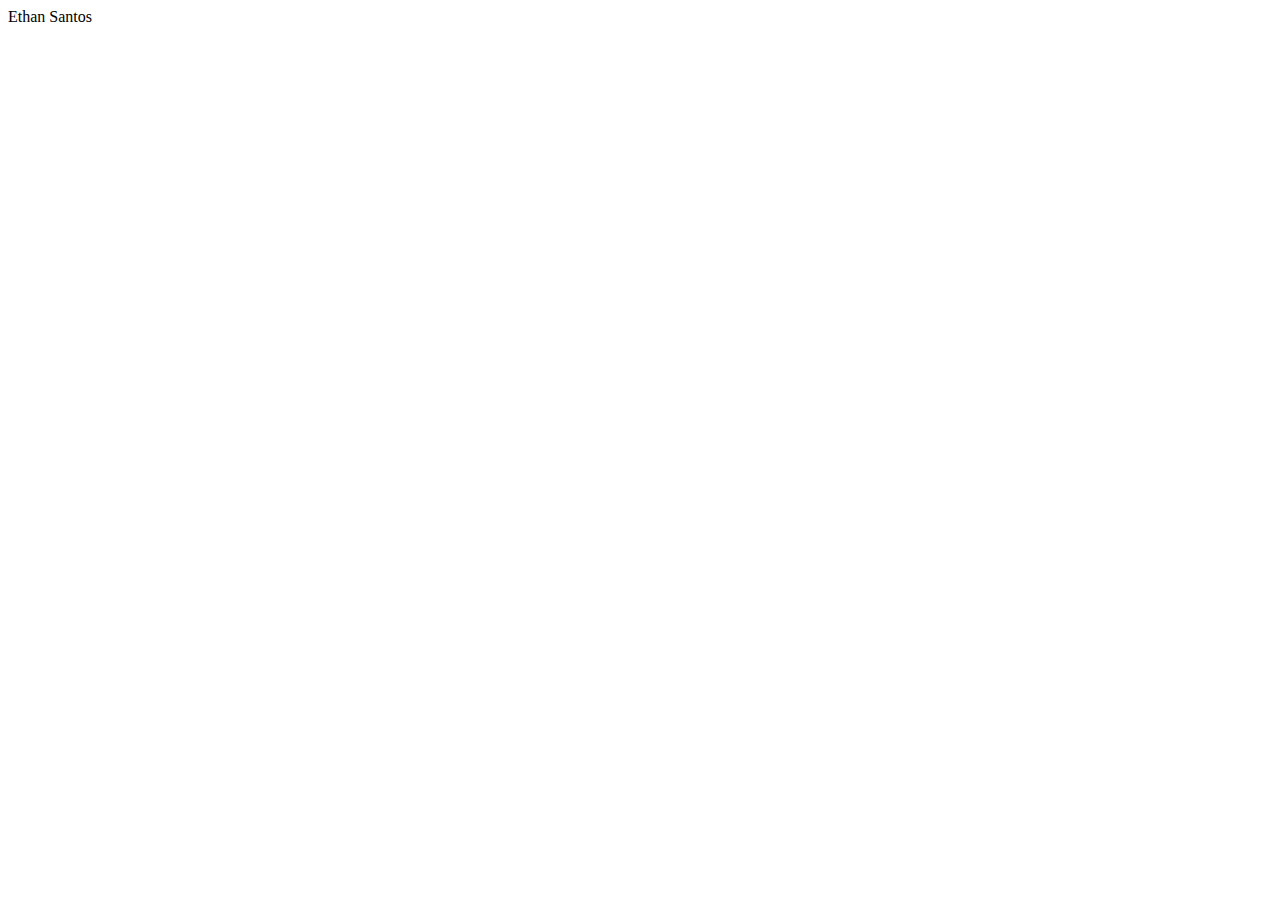
==== index.html @ 2a005fb5 "Initializing files" ====
<!DOCTYPE html>
<html lang="en">

<head>
    <!-- Required Meta Tags -->
    <meta charset="utf=8">
    <meta name="viewport" content="width=device-width, initial-scale=1, shrink-to-fit=no">

    <link rel="stylesheet" href="assets/style.css">
    <title>Ethan Santos</title>

    <!-- Required JS Files -->
    <script src="assets/script.js"></script>
</head>

<body class="EthanSantos">
    <div class="Title">
        Ethan Santos
    </div>
</body>

</html>
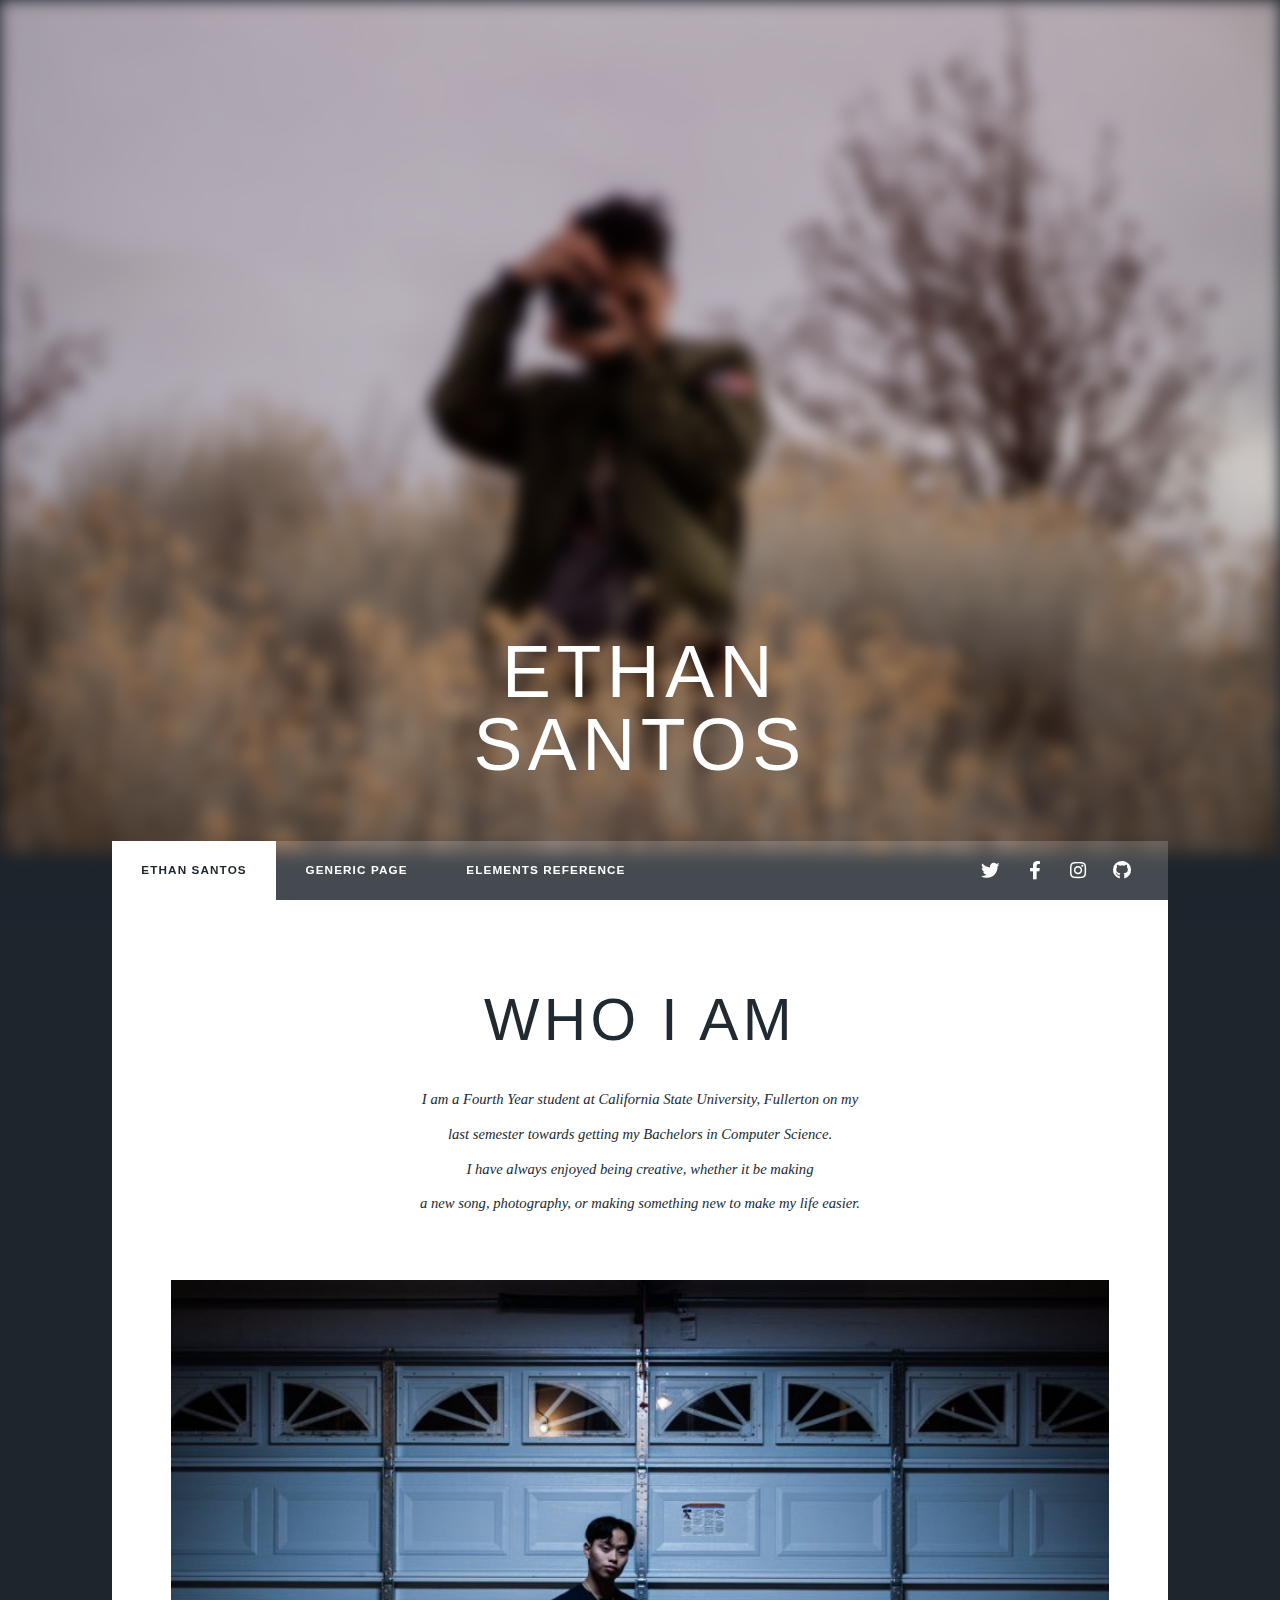
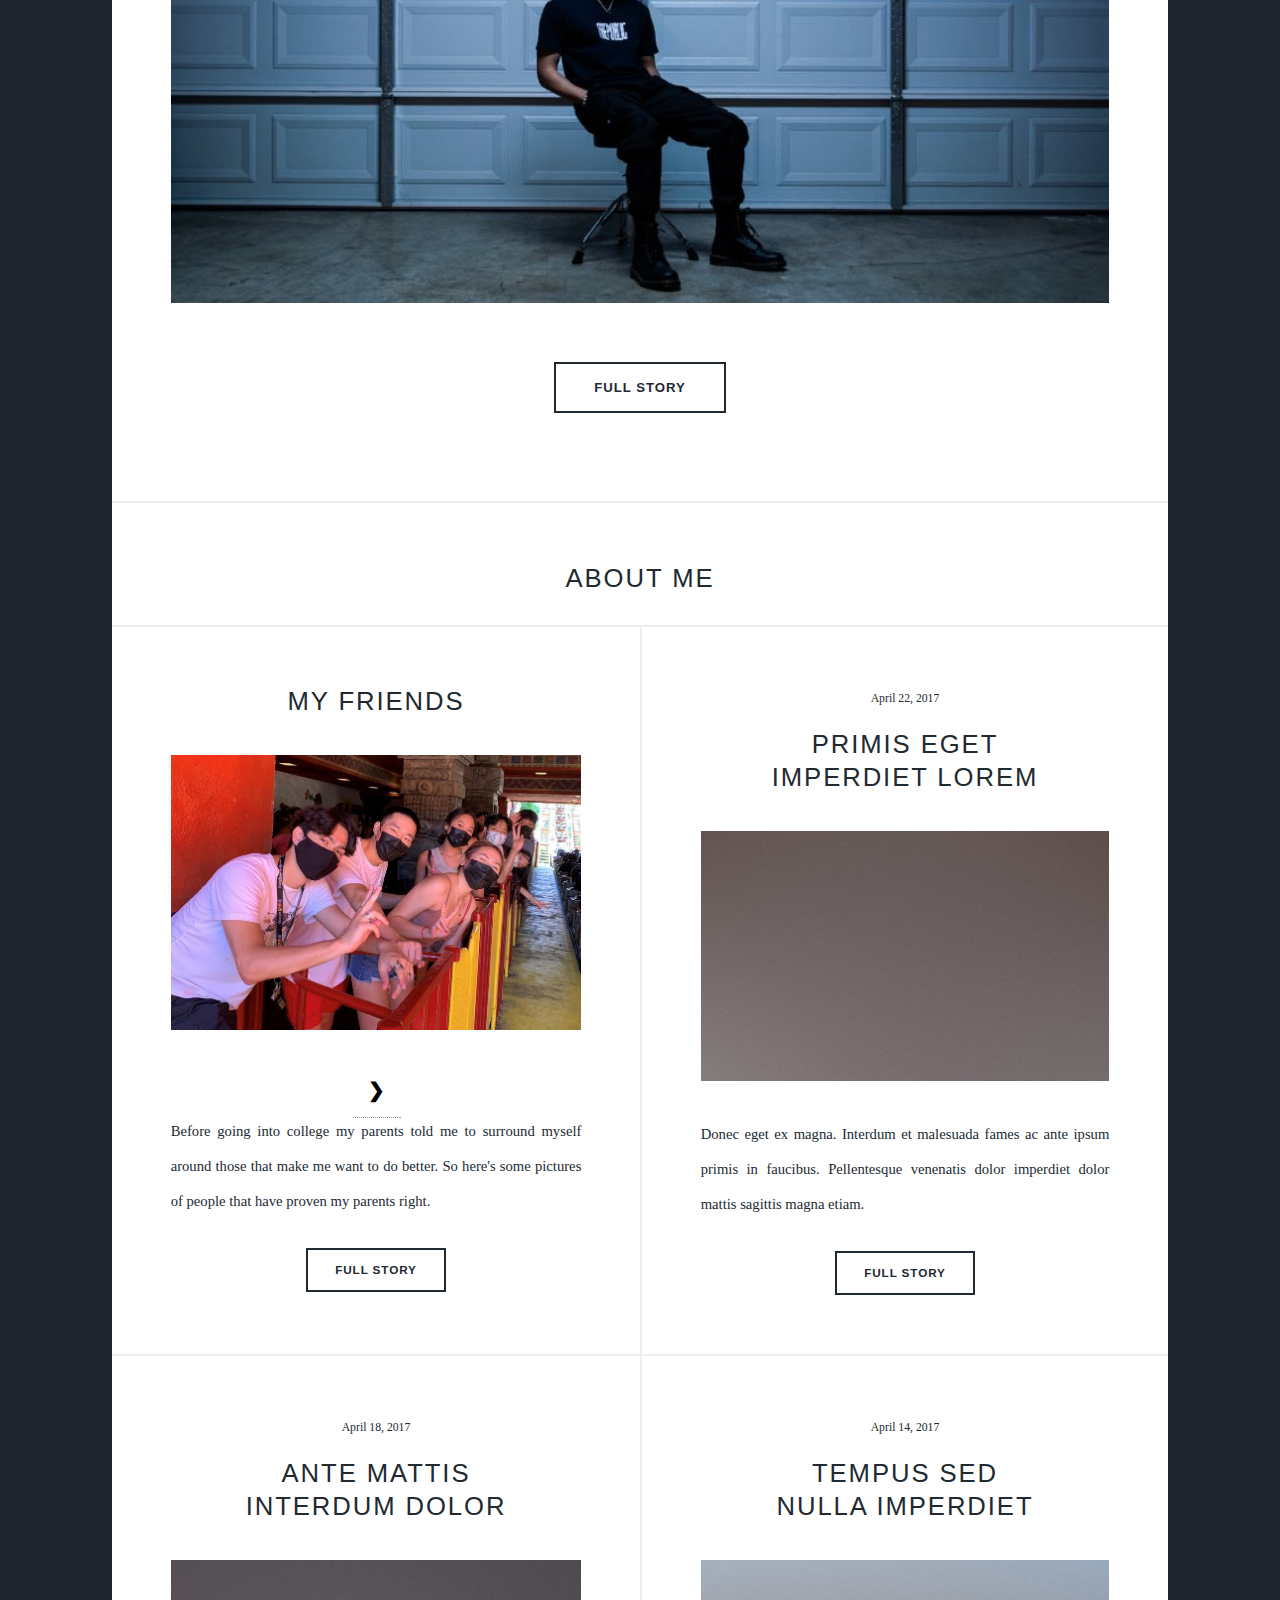
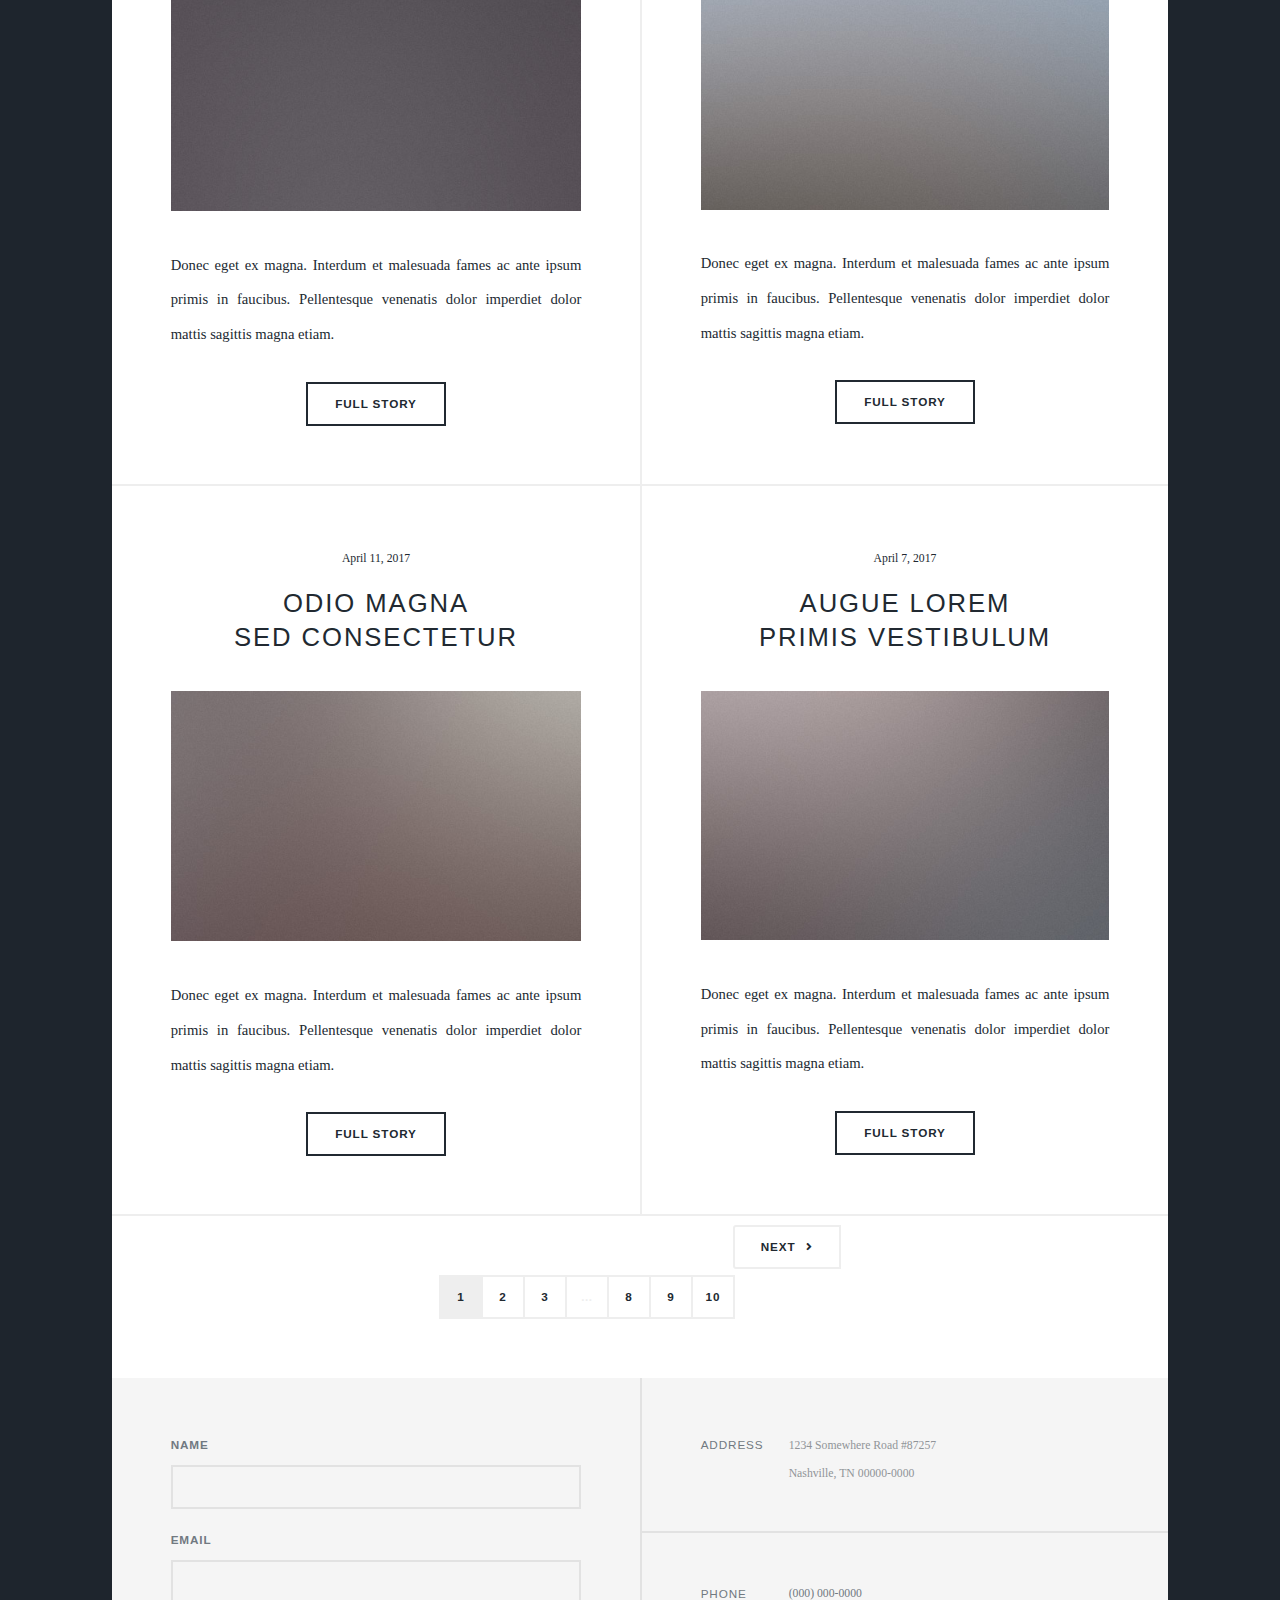
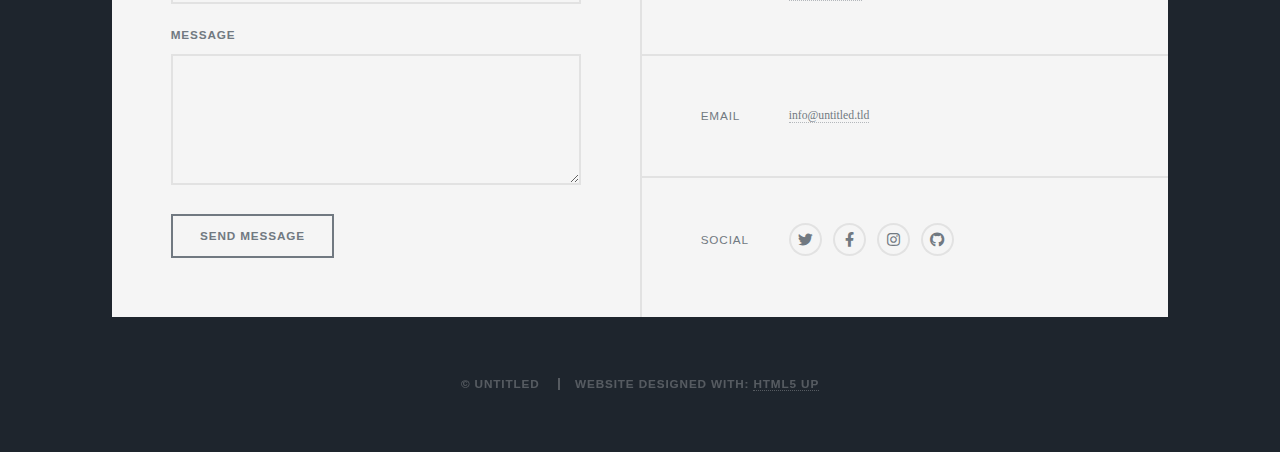
==== commit c717ec78: "Added and edited some elements" ====
--- a/index.html
+++ b/index.html
@@ -1,22 +1,263 @@
-<!DOCTYPE html>
-<html lang="en">
+<!DOCTYPE HTML>
+<!--
+	Massively by HTML5 UP
+	html5up.net | @ajlkn
+	Free for personal and commercial use under the CCA 3.0 license (html5up.net/license)
+-->
+<html>
 
 <head>
-    <!-- Required Meta Tags -->
-    <meta charset="utf=8">
-    <meta name="viewport" content="width=device-width, initial-scale=1, shrink-to-fit=no">
-
-    <link rel="stylesheet" href="assets/style.css">
     <title>Ethan Santos</title>
-
-    <!-- Required JS Files -->
-    <script src="assets/script.js"></script>
+    <meta charset="utf-8" />
+    <meta name="viewport" content="width=device-width, initial-scale=1, user-scalable=no" />
+    <link rel="stylesheet" href="assets/css/main.css" />
+    <link rel="stylesheet" href="assets/css/slideshow.css">
+    <noscript><link rel="stylesheet" href="assets/css/noscript.css" /></noscript>
 </head>
 
-<body class="EthanSantos">
-    <div class="Title">
-        Ethan Santos
+<body class="is-preload">
+
+    <!-- Wrapper -->
+    <div id="wrapper" class="fade-in">
+
+        <!-- Intro -->
+        <div id="intro">
+            <h1>Ethan<br /> Santos
+            </h1>
+
+
+        </div>
+
+
+        <!-- Nav -->
+        <nav id="nav">
+            <ul class="links">
+                <li class="active"><a href="index.html">Ethan Santos</a></li>
+                <li><a href="generic.html">Generic Page</a></li>
+                <li><a href="elements.html">Elements Reference</a></li>
+            </ul>
+            <ul class="icons">
+                <li><a href="#" class="icon brands fa-twitter"><span class="label">Twitter</span></a></li>
+                <li><a href="#" class="icon brands fa-facebook-f"><span class="label">Facebook</span></a></li>
+                <li><a href="#" class="icon brands fa-instagram"><span class="label">Instagram</span></a></li>
+                <li><a href="https://github.com/EASantos21" class="icon brands fa-github"><span class="label">GitHub</span></a></li>
+            </ul>
+        </nav>
+
+        <!-- Main -->
+        <div id="main">
+
+            <!-- Featured Post -->
+            <article class="post featured">
+                <header class="major">
+                    <h2><a>Who I Am</a></h2>
+                    <p>I am a Fourth Year student at California State University, Fullerton on my <br /> last semester towards getting my Bachelors in Computer Science.<br />I have always enjoyed being creative, whether it be making<br /> a new song, photography,
+                        or making something new to make my life easier.
+                    </p>
+                </header>
+                <a class="image main"><img src="images/portrait1.jpg" alt="" /></a>
+                <ul class="actions special">
+                    <li><a href="#" class="button large">Full Story</a></li>
+                </ul>
+            </article>
+
+            <header class="major">
+                <h2 class="intro"><a>About Me</a></h2>
+            </header>
+
+            <!-- Posts -->
+            <section class="posts">
+                <!-- Friends Section -->
+                <article>
+                    <header>
+                        <h2><a>My Friends</a></h2>
+                    </header>
+
+                    <!-- Friends Slideshow -->
+                    <section class="friends-slideshow">
+                        <!-- Contained for Slideshow-->
+                        <div class="container">
+                            <div class="friends-slides">
+                                <div class="imgText"> 1/5 </div>
+                                <a class="image fit"><img src="images/Friends/Friends01.jpg" alt=""></a>
+                            </div>
+
+                            <div class="friends-slides">
+                                <div class="imgText"> 2/5 </div>
+                                <a class="image fit"><img src="images/Friends/Friends02.jpg" alt=""></a>
+                            </div>
+
+                            <div class="friends-slides">
+                                <div class="imgText"> 3/5 </div>
+                                <a class="image fit"><img src="images/Friends/Friends03.jpg" alt=""></a>
+                            </div>
+
+                            <div class="friends-slides">
+                                <div class="imgText"> 4/5 </div>
+                                <a class="image fit"><img src="images/Friends/Friends04.jpg" alt=""></a>
+                            </div>
+
+                            <div class="friends-slides">
+                                <div class="imgText"> 5/5 </div>
+                                <a class="image fit"><img src="images/Friends/Friends05.jpg" alt=""></a>
+                            </div>
+                        </div>
+
+                        <a class="next" onclick="moveSlides(1, 'friends-slides')">&#10095;</a>
+
+                    </section>
+
+                    <p>Before going into college my parents told me to surround myself around those that make me want to do better. So here's some pictures of people that have proven my parents right.</p>
+                    <ul class="actions special">
+                        <li><a href="#" class="button">Full Story</a></li>
+                    </ul>
+                </article>
+                <article>
+                    <header>
+                        <span class="date">April 22, 2017</span>
+                        <h2><a href="#">Primis eget<br />
+										imperdiet lorem</a></h2>
+                    </header>
+                    <a href="#" class="image fit"><img src="images/pic03.jpg" alt="" /></a>
+                    <p>Donec eget ex magna. Interdum et malesuada fames ac ante ipsum primis in faucibus. Pellentesque venenatis dolor imperdiet dolor mattis sagittis magna etiam.</p>
+                    <ul class="actions special">
+                        <li><a href="#" class="button">Full Story</a></li>
+                    </ul>
+                </article>
+                <article>
+                    <header>
+                        <span class="date">April 18, 2017</span>
+                        <h2><a href="#">Ante mattis<br />
+										interdum dolor</a></h2>
+                    </header>
+                    <a href="#" class="image fit"><img src="images/pic04.jpg" alt="" /></a>
+                    <p>Donec eget ex magna. Interdum et malesuada fames ac ante ipsum primis in faucibus. Pellentesque venenatis dolor imperdiet dolor mattis sagittis magna etiam.</p>
+                    <ul class="actions special">
+                        <li><a href="#" class="button">Full Story</a></li>
+                    </ul>
+                </article>
+                <article>
+                    <header>
+                        <span class="date">April 14, 2017</span>
+                        <h2><a href="#">Tempus sed<br />
+										nulla imperdiet</a></h2>
+                    </header>
+                    <a href="#" class="image fit"><img src="images/pic05.jpg" alt="" /></a>
+                    <p>Donec eget ex magna. Interdum et malesuada fames ac ante ipsum primis in faucibus. Pellentesque venenatis dolor imperdiet dolor mattis sagittis magna etiam.</p>
+                    <ul class="actions special">
+                        <li><a href="#" class="button">Full Story</a></li>
+                    </ul>
+                </article>
+                <article>
+                    <header>
+                        <span class="date">April 11, 2017</span>
+                        <h2><a href="#">Odio magna<br />
+										sed consectetur</a></h2>
+                    </header>
+                    <a href="#" class="image fit"><img src="images/pic06.jpg" alt="" /></a>
+                    <p>Donec eget ex magna. Interdum et malesuada fames ac ante ipsum primis in faucibus. Pellentesque venenatis dolor imperdiet dolor mattis sagittis magna etiam.</p>
+                    <ul class="actions special">
+                        <li><a href="#" class="button">Full Story</a></li>
+                    </ul>
+                </article>
+                <article>
+                    <header>
+                        <span class="date">April 7, 2017</span>
+                        <h2><a href="#">Augue lorem<br />
+										primis vestibulum</a></h2>
+                    </header>
+                    <a href="#" class="image fit"><img src="images/pic07.jpg" alt="" /></a>
+                    <p>Donec eget ex magna. Interdum et malesuada fames ac ante ipsum primis in faucibus. Pellentesque venenatis dolor imperdiet dolor mattis sagittis magna etiam.</p>
+                    <ul class="actions special">
+                        <li><a href="#" class="button">Full Story</a></li>
+                    </ul>
+                </article>
+            </section>
+
+            <!-- Footer -->
+            <footer>
+                <div class="pagination">
+                    <!--<a href="#" class="previous">Prev</a>-->
+                    <a href="#" class="page active">1</a>
+                    <a href="#" class="page">2</a>
+                    <a href="#" class="page">3</a>
+                    <span class="extra">&hellip;</span>
+                    <a href="#" class="page">8</a>
+                    <a href="#" class="page">9</a>
+                    <a href="#" class="page">10</a>
+                    <a href="#" class="next">Next</a>
+                </div>
+            </footer>
+
+        </div>
+
+        <!-- Footer -->
+        <footer id="footer">
+            <section>
+                <form method="post" action="#">
+                    <div class="fields">
+                        <div class="field">
+                            <label for="name">Name</label>
+                            <input type="text" name="name" id="name" />
+                        </div>
+                        <div class="field">
+                            <label for="email">Email</label>
+                            <input type="text" name="email" id="email" />
+                        </div>
+                        <div class="field">
+                            <label for="message">Message</label>
+                            <textarea name="message" id="message" rows="3"></textarea>
+                        </div>
+                    </div>
+                    <ul class="actions">
+                        <li><input type="submit" value="Send Message" /></li>
+                    </ul>
+                </form>
+            </section>
+            <section class="split contact">
+                <section class="alt">
+                    <h3>Address</h3>
+                    <p>1234 Somewhere Road #87257<br /> Nashville, TN 00000-0000</p>
+                </section>
+                <section>
+                    <h3>Phone</h3>
+                    <p><a href="#">(000) 000-0000</a></p>
+                </section>
+                <section>
+                    <h3>Email</h3>
+                    <p><a href="#">info@untitled.tld</a></p>
+                </section>
+                <section>
+                    <h3>Social</h3>
+                    <ul class="icons alt">
+                        <li><a href="#" class="icon brands alt fa-twitter"><span class="label">Twitter</span></a></li>
+                        <li><a href="#" class="icon brands alt fa-facebook-f"><span class="label">Facebook</span></a></li>
+                        <li><a href="#" class="icon brands alt fa-instagram"><span class="label">Instagram</span></a></li>
+                        <li><a href="#" class="icon brands alt fa-github"><span class="label">GitHub</span></a></li>
+                    </ul>
+                </section>
+            </section>
+        </footer>
+
+        <!-- Copyright -->
+        <div id="copyright">
+            <ul>
+                <li>&copy; Untitled</li>
+                <li>Website Designed with: <a href="https://html5up.net">HTML5 UP</a></li>
+            </ul>
+        </div>
+
     </div>
+
+    <!-- Scripts -->
+    <script src="assets/js/jquery.min.js"></script>
+    <script src="assets/js/jquery.scrollex.min.js"></script>
+    <script src="assets/js/jquery.scrolly.min.js"></script>
+    <script src="assets/js/browser.min.js"></script>
+    <script src="assets/js/breakpoints.min.js"></script>
+    <script src="assets/js/util.js"></script>
+    <script src="assets/js/main.js"></script>
+    <script src="assets/js/slideshow.js"></script>
 </body>
 
 </html>--- a/assets/css/main.css
+++ b/assets/css/main.css
@@ -0,0 +1,4414 @@
+@import url(fontawesome-all.min.css);
+@import url("https://fonts.googleapis.com/css2?family=Open+Sans+Condensed:wght@300&display=swap");
+
+/*
+	Massively by HTML5 UP
+	html5up.net | @ajlkn
+	Free for personal and commercial use under the CCA 3.0 license (html5up.net/license)
+*/
+
+html,
+body,
+div,
+span,
+applet,
+object,
+iframe,
+h1,
+h2,
+h3,
+h4,
+h5,
+h6,
+p,
+blockquote,
+pre,
+a,
+abbr,
+acronym,
+address,
+big,
+cite,
+code,
+del,
+dfn,
+em,
+img,
+ins,
+kbd,
+q,
+s,
+samp,
+small,
+strike,
+strong,
+sub,
+sup,
+tt,
+var,
+b,
+u,
+i,
+center,
+dl,
+dt,
+dd,
+ol,
+ul,
+li,
+fieldset,
+form,
+label,
+legend,
+table,
+caption,
+tbody,
+tfoot,
+thead,
+tr,
+th,
+td,
+article,
+aside,
+canvas,
+details,
+embed,
+figure,
+figcaption,
+footer,
+header,
+hgroup,
+menu,
+nav,
+output,
+ruby,
+section,
+summary,
+time,
+mark,
+audio,
+video {
+    margin: 0;
+    padding: 0;
+    border: 0;
+    font-size: 100%;
+    font: inherit;
+    vertical-align: baseline;
+}
+
+article,
+aside,
+details,
+figcaption,
+figure,
+footer,
+header,
+hgroup,
+menu,
+nav,
+section {
+    display: block;
+}
+
+body {
+    line-height: 1;
+}
+
+ol,
+ul {
+    list-style: none;
+}
+
+blockquote,
+q {
+    quotes: none;
+}
+
+blockquote:before,
+blockquote:after,
+q:before,
+q:after {
+    content: '';
+    content: none;
+}
+
+table {
+    border-collapse: collapse;
+    border-spacing: 0;
+}
+
+body {
+    -webkit-text-size-adjust: none;
+}
+
+mark {
+    background-color: transparent;
+    color: inherit;
+}
+
+input::-moz-focus-inner {
+    border: 0;
+    padding: 0;
+}
+
+input,
+select,
+textarea {
+    -moz-appearance: none;
+    -webkit-appearance: none;
+    -ms-appearance: none;
+    appearance: none;
+}
+
+
+/* Basic */
+
+@-ms-viewport {
+    width: device-width;
+}
+
+body {
+    -ms-overflow-style: scrollbar;
+}
+
+@media screen and (max-width: 480px) {
+    html,
+    body {
+        min-width: 320px;
+    }
+}
+
+html {
+    box-sizing: border-box;
+}
+
+*,
+*:before,
+*:after {
+    box-sizing: inherit;
+}
+
+body {
+    background-color: #1e252d;
+}
+
+body.is-preload *,
+body.is-preload *:before,
+body.is-preload *:after {
+    -moz-animation: none !important;
+    -webkit-animation: none !important;
+    -ms-animation: none !important;
+    animation: none !important;
+    -moz-transition: none !important;
+    -webkit-transition: none !important;
+    -ms-transition: none !important;
+    transition: none !important;
+}
+
+
+/* Type */
+
+html {
+    font-size: 16pt;
+}
+
+@media screen and (max-width: 1680px) {
+    html {
+        font-size: 12pt;
+    }
+}
+
+@media screen and (max-width: 1280px) {
+    html {
+        font-size: 11pt;
+    }
+}
+
+@media screen and (max-width: 360px) {
+    html {
+        font-size: 10pt;
+    }
+}
+
+body {
+    color: #212931;
+}
+
+body,
+input,
+select,
+textarea {
+    font-family: "Merriweather", Georgia, serif;
+    font-weight: 300;
+    font-size: 1rem;
+    line-height: 2.375;
+}
+
+a {
+    -moz-transition: color 0.2s ease-in-out, background-color 0.2s ease-in-out, border-color 0.2s ease-in-out, box-shadow 0.2s ease-in-out;
+    -webkit-transition: color 0.2s ease-in-out, background-color 0.2s ease-in-out, border-color 0.2s ease-in-out, box-shadow 0.2s ease-in-out;
+    -ms-transition: color 0.2s ease-in-out, background-color 0.2s ease-in-out, border-color 0.2s ease-in-out, box-shadow 0.2s ease-in-out;
+    transition: color 0.2s ease-in-out, background-color 0.2s ease-in-out, border-color 0.2s ease-in-out, box-shadow 0.2s ease-in-out;
+    border-bottom: dotted 1px;
+    text-decoration: none;
+}
+
+a:hover {
+    border-bottom-color: transparent;
+}
+
+strong,
+b {
+    font-weight: 600;
+}
+
+em,
+i {
+    font-style: italic;
+}
+
+p {
+    text-align: justify;
+    margin: 0 0 2rem 0;
+}
+
+h1,
+h2,
+h3,
+h4,
+h5,
+h6 {
+    font-family: "Source Sans Pro", Helvetica, sans-serif;
+    font-weight: 500;
+    line-height: 1.5;
+    letter-spacing: 0.075em;
+    text-transform: uppercase;
+    margin: 0 0 1rem 0;
+}
+
+h1 a,
+h2 a,
+h3 a,
+h4 a,
+h5 a,
+h6 a {
+    border-bottom: 0;
+    color: inherit;
+    text-decoration: none;
+}
+
+h1 {
+    font-size: 4rem;
+    line-height: 1.1;
+    margin: 0 0 2rem 0;
+}
+
+h2 {
+    font-size: 1.75rem;
+    line-height: 1.3;
+    margin: 0 0 1.5rem 0;
+}
+
+h3 {
+    font-size: 1.25rem;
+    margin: 0 0 1.5rem 0;
+}
+
+h4 {
+    font-size: 1rem;
+}
+
+h5 {
+    font-size: 0.9rem;
+}
+
+h6 {
+    font-size: 0.8rem;
+}
+
+sub {
+    font-size: 0.8rem;
+    position: relative;
+    top: 0.5rem;
+}
+
+sup {
+    font-size: 0.8rem;
+    position: relative;
+    top: -0.5rem;
+}
+
+blockquote {
+    border-left: solid 4px;
+    font-style: italic;
+    margin: 0 0 2rem 0;
+    padding: 0.5rem 0 0.5rem 2rem;
+}
+
+code {
+    border: solid 2px;
+    font-family: "Courier New", monospace;
+    font-size: 0.9rem;
+    margin: 0 0.25rem;
+    padding: 0.25rem 0.65rem;
+}
+
+pre {
+    -webkit-overflow-scrolling: touch;
+    font-family: "Courier New", monospace;
+    font-size: 0.9rem;
+    margin: 0 0 2rem 0;
+}
+
+pre code {
+    display: block;
+    line-height: 1.75;
+    padding: 1rem 1.5rem;
+    overflow-x: auto;
+}
+
+hr {
+    border: 0;
+    border-bottom: solid 2px;
+    margin: 3rem 0;
+}
+
+hr.major {
+    margin: 5rem 0;
+}
+
+.align-left {
+    text-align: left;
+}
+
+.align-center {
+    text-align: center;
+}
+
+.align-right {
+    text-align: right;
+}
+
+input,
+select,
+textarea {
+    color: #212931;
+}
+
+a {
+    color: #212931;
+    border-bottom-color: rgba(33, 41, 49, 0.5);
+}
+
+a:hover {
+    border-bottom-color: transparent;
+    color: #18bfef !important;
+}
+
+strong,
+b {
+    color: #212931;
+}
+
+h1,
+h2,
+h3,
+h4,
+h5,
+h6 {
+    color: #212931;
+    font-weight: normal;
+}
+
+blockquote {
+    border-left-color: #eeeeee;
+}
+
+code {
+    background: rgba(220, 220, 220, 0.25);
+    border-color: #eeeeee;
+}
+
+hr {
+    border-bottom-color: #eeeeee;
+}
+
+
+/* Row */
+
+.row {
+    display: flex;
+    flex-wrap: wrap;
+    box-sizing: border-box;
+    align-items: stretch;
+}
+
+.row>* {
+    box-sizing: border-box;
+}
+
+.row.gtr-uniform>*> :last-child {
+    margin-bottom: 0;
+}
+
+.row.aln-left {
+    justify-content: flex-start;
+}
+
+.row.aln-center {
+    justify-content: center;
+}
+
+.row.aln-right {
+    justify-content: flex-end;
+}
+
+.row.aln-top {
+    align-items: flex-start;
+}
+
+.row.aln-middle {
+    align-items: center;
+}
+
+.row.aln-bottom {
+    align-items: flex-end;
+}
+
+.row>.imp {
+    order: -1;
+}
+
+.row>.col-1 {
+    width: 8.33333%;
+}
+
+.row>.off-1 {
+    margin-left: 8.33333%;
+}
+
+.row>.col-2 {
+    width: 16.66667%;
+}
+
+.row>.off-2 {
+    margin-left: 16.66667%;
+}
+
+.row>.col-3 {
+    width: 25%;
+}
+
+.row>.off-3 {
+    margin-left: 25%;
+}
+
+.row>.col-4 {
+    width: 33.33333%;
+}
+
+.row>.off-4 {
+    margin-left: 33.33333%;
+}
+
+.row>.col-5 {
+    width: 41.66667%;
+}
+
+.row>.off-5 {
+    margin-left: 41.66667%;
+}
+
+.row>.col-6 {
+    width: 50%;
+}
+
+.row>.off-6 {
+    margin-left: 50%;
+}
+
+.row>.col-7 {
+    width: 58.33333%;
+}
+
+.row>.off-7 {
+    margin-left: 58.33333%;
+}
+
+.row>.col-8 {
+    width: 66.66667%;
+}
+
+.row>.off-8 {
+    margin-left: 66.66667%;
+}
+
+.row>.col-9 {
+    width: 75%;
+}
+
+.row>.off-9 {
+    margin-left: 75%;
+}
+
+.row>.col-10 {
+    width: 83.33333%;
+}
+
+.row>.off-10 {
+    margin-left: 83.33333%;
+}
+
+.row>.col-11 {
+    width: 91.66667%;
+}
+
+.row>.off-11 {
+    margin-left: 91.66667%;
+}
+
+.row>.col-12 {
+    width: 100%;
+}
+
+.row>.off-12 {
+    margin-left: 100%;
+}
+
+.row.gtr-0 {
+    margin-top: 0;
+    margin-left: 0rem;
+}
+
+.row.gtr-0>* {
+    padding: 0 0 0 0rem;
+}
+
+.row.gtr-0.gtr-uniform {
+    margin-top: 0rem;
+}
+
+.row.gtr-0.gtr-uniform>* {
+    padding-top: 0rem;
+}
+
+.row.gtr-25 {
+    margin-top: 0;
+    margin-left: -0.375rem;
+}
+
+.row.gtr-25>* {
+    padding: 0 0 0 0.375rem;
+}
+
+.row.gtr-25.gtr-uniform {
+    margin-top: -0.375rem;
+}
+
+.row.gtr-25.gtr-uniform>* {
+    padding-top: 0.375rem;
+}
+
+.row.gtr-50 {
+    margin-top: 0;
+    margin-left: -0.75rem;
+}
+
+.row.gtr-50>* {
+    padding: 0 0 0 0.75rem;
+}
+
+.row.gtr-50.gtr-uniform {
+    margin-top: -0.75rem;
+}
+
+.row.gtr-50.gtr-uniform>* {
+    padding-top: 0.75rem;
+}
+
+.row {
+    margin-top: 0;
+    margin-left: -1.5rem;
+}
+
+.row>* {
+    padding: 0 0 0 1.5rem;
+}
+
+.row.gtr-uniform {
+    margin-top: -1.5rem;
+}
+
+.row.gtr-uniform>* {
+    padding-top: 1.5rem;
+}
+
+.row.gtr-150 {
+    margin-top: 0;
+    margin-left: -2.25rem;
+}
+
+.row.gtr-150>* {
+    padding: 0 0 0 2.25rem;
+}
+
+.row.gtr-150.gtr-uniform {
+    margin-top: -2.25rem;
+}
+
+.row.gtr-150.gtr-uniform>* {
+    padding-top: 2.25rem;
+}
+
+.row.gtr-200 {
+    margin-top: 0;
+    margin-left: -3rem;
+}
+
+.row.gtr-200>* {
+    padding: 0 0 0 3rem;
+}
+
+.row.gtr-200.gtr-uniform {
+    margin-top: -3rem;
+}
+
+.row.gtr-200.gtr-uniform>* {
+    padding-top: 3rem;
+}
+
+@media screen and (max-width: 1680px) {
+    .row {
+        display: flex;
+        flex-wrap: wrap;
+        box-sizing: border-box;
+        align-items: stretch;
+    }
+    .row>* {
+        box-sizing: border-box;
+    }
+    .row.gtr-uniform>*> :last-child {
+        margin-bottom: 0;
+    }
+    .row.aln-left {
+        justify-content: flex-start;
+    }
+    .row.aln-center {
+        justify-content: center;
+    }
+    .row.aln-right {
+        justify-content: flex-end;
+    }
+    .row.aln-top {
+        align-items: flex-start;
+    }
+    .row.aln-middle {
+        align-items: center;
+    }
+    .row.aln-bottom {
+        align-items: flex-end;
+    }
+    .row>.imp-xlarge {
+        order: -1;
+    }
+    .row>.col-1-xlarge {
+        width: 8.33333%;
+    }
+    .row>.off-1-xlarge {
+        margin-left: 8.33333%;
+    }
+    .row>.col-2-xlarge {
+        width: 16.66667%;
+    }
+    .row>.off-2-xlarge {
+        margin-left: 16.66667%;
+    }
+    .row>.col-3-xlarge {
+        width: 25%;
+    }
+    .row>.off-3-xlarge {
+        margin-left: 25%;
+    }
+    .row>.col-4-xlarge {
+        width: 33.33333%;
+    }
+    .row>.off-4-xlarge {
+        margin-left: 33.33333%;
+    }
+    .row>.col-5-xlarge {
+        width: 41.66667%;
+    }
+    .row>.off-5-xlarge {
+        margin-left: 41.66667%;
+    }
+    .row>.col-6-xlarge {
+        width: 50%;
+    }
+    .row>.off-6-xlarge {
+        margin-left: 50%;
+    }
+    .row>.col-7-xlarge {
+        width: 58.33333%;
+    }
+    .row>.off-7-xlarge {
+        margin-left: 58.33333%;
+    }
+    .row>.col-8-xlarge {
+        width: 66.66667%;
+    }
+    .row>.off-8-xlarge {
+        margin-left: 66.66667%;
+    }
+    .row>.col-9-xlarge {
+        width: 75%;
+    }
+    .row>.off-9-xlarge {
+        margin-left: 75%;
+    }
+    .row>.col-10-xlarge {
+        width: 83.33333%;
+    }
+    .row>.off-10-xlarge {
+        margin-left: 83.33333%;
+    }
+    .row>.col-11-xlarge {
+        width: 91.66667%;
+    }
+    .row>.off-11-xlarge {
+        margin-left: 91.66667%;
+    }
+    .row>.col-12-xlarge {
+        width: 100%;
+    }
+    .row>.off-12-xlarge {
+        margin-left: 100%;
+    }
+    .row.gtr-0 {
+        margin-top: 0;
+        margin-left: 0rem;
+    }
+    .row.gtr-0>* {
+        padding: 0 0 0 0rem;
+    }
+    .row.gtr-0.gtr-uniform {
+        margin-top: 0rem;
+    }
+    .row.gtr-0.gtr-uniform>* {
+        padding-top: 0rem;
+    }
+    .row.gtr-25 {
+        margin-top: 0;
+        margin-left: -0.375rem;
+    }
+    .row.gtr-25>* {
+        padding: 0 0 0 0.375rem;
+    }
+    .row.gtr-25.gtr-uniform {
+        margin-top: -0.375rem;
+    }
+    .row.gtr-25.gtr-uniform>* {
+        padding-top: 0.375rem;
+    }
+    .row.gtr-50 {
+        margin-top: 0;
+        margin-left: -0.75rem;
+    }
+    .row.gtr-50>* {
+        padding: 0 0 0 0.75rem;
+    }
+    .row.gtr-50.gtr-uniform {
+        margin-top: -0.75rem;
+    }
+    .row.gtr-50.gtr-uniform>* {
+        padding-top: 0.75rem;
+    }
+    .row {
+        margin-top: 0;
+        margin-left: -1.5rem;
+    }
+    .row>* {
+        padding: 0 0 0 1.5rem;
+    }
+    .row.gtr-uniform {
+        margin-top: -1.5rem;
+    }
+    .row.gtr-uniform>* {
+        padding-top: 1.5rem;
+    }
+    .row.gtr-150 {
+        margin-top: 0;
+        margin-left: -2.25rem;
+    }
+    .row.gtr-150>* {
+        padding: 0 0 0 2.25rem;
+    }
+    .row.gtr-150.gtr-uniform {
+        margin-top: -2.25rem;
+    }
+    .row.gtr-150.gtr-uniform>* {
+        padding-top: 2.25rem;
+    }
+    .row.gtr-200 {
+        margin-top: 0;
+        margin-left: -3rem;
+    }
+    .row.gtr-200>* {
+        padding: 0 0 0 3rem;
+    }
+    .row.gtr-200.gtr-uniform {
+        margin-top: -3rem;
+    }
+    .row.gtr-200.gtr-uniform>* {
+        padding-top: 3rem;
+    }
+}
+
+@media screen and (max-width: 1280px) {
+    .row {
+        display: flex;
+        flex-wrap: wrap;
+        box-sizing: border-box;
+        align-items: stretch;
+    }
+    .row>* {
+        box-sizing: border-box;
+    }
+    .row.gtr-uniform>*> :last-child {
+        margin-bottom: 0;
+    }
+    .row.aln-left {
+        justify-content: flex-start;
+    }
+    .row.aln-center {
+        justify-content: center;
+    }
+    .row.aln-right {
+        justify-content: flex-end;
+    }
+    .row.aln-top {
+        align-items: flex-start;
+    }
+    .row.aln-middle {
+        align-items: center;
+    }
+    .row.aln-bottom {
+        align-items: flex-end;
+    }
+    .row>.imp-large {
+        order: -1;
+    }
+    .row>.col-1-large {
+        width: 8.33333%;
+    }
+    .row>.off-1-large {
+        margin-left: 8.33333%;
+    }
+    .row>.col-2-large {
+        width: 16.66667%;
+    }
+    .row>.off-2-large {
+        margin-left: 16.66667%;
+    }
+    .row>.col-3-large {
+        width: 25%;
+    }
+    .row>.off-3-large {
+        margin-left: 25%;
+    }
+    .row>.col-4-large {
+        width: 33.33333%;
+    }
+    .row>.off-4-large {
+        margin-left: 33.33333%;
+    }
+    .row>.col-5-large {
+        width: 41.66667%;
+    }
+    .row>.off-5-large {
+        margin-left: 41.66667%;
+    }
+    .row>.col-6-large {
+        width: 50%;
+    }
+    .row>.off-6-large {
+        margin-left: 50%;
+    }
+    .row>.col-7-large {
+        width: 58.33333%;
+    }
+    .row>.off-7-large {
+        margin-left: 58.33333%;
+    }
+    .row>.col-8-large {
+        width: 66.66667%;
+    }
+    .row>.off-8-large {
+        margin-left: 66.66667%;
+    }
+    .row>.col-9-large {
+        width: 75%;
+    }
+    .row>.off-9-large {
+        margin-left: 75%;
+    }
+    .row>.col-10-large {
+        width: 83.33333%;
+    }
+    .row>.off-10-large {
+        margin-left: 83.33333%;
+    }
+    .row>.col-11-large {
+        width: 91.66667%;
+    }
+    .row>.off-11-large {
+        margin-left: 91.66667%;
+    }
+    .row>.col-12-large {
+        width: 100%;
+    }
+    .row>.off-12-large {
+        margin-left: 100%;
+    }
+    .row.gtr-0 {
+        margin-top: 0;
+        margin-left: 0rem;
+    }
+    .row.gtr-0>* {
+        padding: 0 0 0 0rem;
+    }
+    .row.gtr-0.gtr-uniform {
+        margin-top: 0rem;
+    }
+    .row.gtr-0.gtr-uniform>* {
+        padding-top: 0rem;
+    }
+    .row.gtr-25 {
+        margin-top: 0;
+        margin-left: -0.375rem;
+    }
+    .row.gtr-25>* {
+        padding: 0 0 0 0.375rem;
+    }
+    .row.gtr-25.gtr-uniform {
+        margin-top: -0.375rem;
+    }
+    .row.gtr-25.gtr-uniform>* {
+        padding-top: 0.375rem;
+    }
+    .row.gtr-50 {
+        margin-top: 0;
+        margin-left: -0.75rem;
+    }
+    .row.gtr-50>* {
+        padding: 0 0 0 0.75rem;
+    }
+    .row.gtr-50.gtr-uniform {
+        margin-top: -0.75rem;
+    }
+    .row.gtr-50.gtr-uniform>* {
+        padding-top: 0.75rem;
+    }
+    .row {
+        margin-top: 0;
+        margin-left: -1.5rem;
+    }
+    .row>* {
+        padding: 0 0 0 1.5rem;
+    }
+    .row.gtr-uniform {
+        margin-top: -1.5rem;
+    }
+    .row.gtr-uniform>* {
+        padding-top: 1.5rem;
+    }
+    .row.gtr-150 {
+        margin-top: 0;
+        margin-left: -2.25rem;
+    }
+    .row.gtr-150>* {
+        padding: 0 0 0 2.25rem;
+    }
+    .row.gtr-150.gtr-uniform {
+        margin-top: -2.25rem;
+    }
+    .row.gtr-150.gtr-uniform>* {
+        padding-top: 2.25rem;
+    }
+    .row.gtr-200 {
+        margin-top: 0;
+        margin-left: -3rem;
+    }
+    .row.gtr-200>* {
+        padding: 0 0 0 3rem;
+    }
+    .row.gtr-200.gtr-uniform {
+        margin-top: -3rem;
+    }
+    .row.gtr-200.gtr-uniform>* {
+        padding-top: 3rem;
+    }
+}
+
+@media screen and (max-width: 980px) {
+    .row {
+        display: flex;
+        flex-wrap: wrap;
+        box-sizing: border-box;
+        align-items: stretch;
+    }
+    .row>* {
+        box-sizing: border-box;
+    }
+    .row.gtr-uniform>*> :last-child {
+        margin-bottom: 0;
+    }
+    .row.aln-left {
+        justify-content: flex-start;
+    }
+    .row.aln-center {
+        justify-content: center;
+    }
+    .row.aln-right {
+        justify-content: flex-end;
+    }
+    .row.aln-top {
+        align-items: flex-start;
+    }
+    .row.aln-middle {
+        align-items: center;
+    }
+    .row.aln-bottom {
+        align-items: flex-end;
+    }
+    .row>.imp-medium {
+        order: -1;
+    }
+    .row>.col-1-medium {
+        width: 8.33333%;
+    }
+    .row>.off-1-medium {
+        margin-left: 8.33333%;
+    }
+    .row>.col-2-medium {
+        width: 16.66667%;
+    }
+    .row>.off-2-medium {
+        margin-left: 16.66667%;
+    }
+    .row>.col-3-medium {
+        width: 25%;
+    }
+    .row>.off-3-medium {
+        margin-left: 25%;
+    }
+    .row>.col-4-medium {
+        width: 33.33333%;
+    }
+    .row>.off-4-medium {
+        margin-left: 33.33333%;
+    }
+    .row>.col-5-medium {
+        width: 41.66667%;
+    }
+    .row>.off-5-medium {
+        margin-left: 41.66667%;
+    }
+    .row>.col-6-medium {
+        width: 50%;
+    }
+    .row>.off-6-medium {
+        margin-left: 50%;
+    }
+    .row>.col-7-medium {
+        width: 58.33333%;
+    }
+    .row>.off-7-medium {
+        margin-left: 58.33333%;
+    }
+    .row>.col-8-medium {
+        width: 66.66667%;
+    }
+    .row>.off-8-medium {
+        margin-left: 66.66667%;
+    }
+    .row>.col-9-medium {
+        width: 75%;
+    }
+    .row>.off-9-medium {
+        margin-left: 75%;
+    }
+    .row>.col-10-medium {
+        width: 83.33333%;
+    }
+    .row>.off-10-medium {
+        margin-left: 83.33333%;
+    }
+    .row>.col-11-medium {
+        width: 91.66667%;
+    }
+    .row>.off-11-medium {
+        margin-left: 91.66667%;
+    }
+    .row>.col-12-medium {
+        width: 100%;
+    }
+    .row>.off-12-medium {
+        margin-left: 100%;
+    }
+    .row.gtr-0 {
+        margin-top: 0;
+        margin-left: 0rem;
+    }
+    .row.gtr-0>* {
+        padding: 0 0 0 0rem;
+    }
+    .row.gtr-0.gtr-uniform {
+        margin-top: 0rem;
+    }
+    .row.gtr-0.gtr-uniform>* {
+        padding-top: 0rem;
+    }
+    .row.gtr-25 {
+        margin-top: 0;
+        margin-left: -0.375rem;
+    }
+    .row.gtr-25>* {
+        padding: 0 0 0 0.375rem;
+    }
+    .row.gtr-25.gtr-uniform {
+        margin-top: -0.375rem;
+    }
+    .row.gtr-25.gtr-uniform>* {
+        padding-top: 0.375rem;
+    }
+    .row.gtr-50 {
+        margin-top: 0;
+        margin-left: -0.75rem;
+    }
+    .row.gtr-50>* {
+        padding: 0 0 0 0.75rem;
+    }
+    .row.gtr-50.gtr-uniform {
+        margin-top: -0.75rem;
+    }
+    .row.gtr-50.gtr-uniform>* {
+        padding-top: 0.75rem;
+    }
+    .row {
+        margin-top: 0;
+        margin-left: -1.5rem;
+    }
+    .row>* {
+        padding: 0 0 0 1.5rem;
+    }
+    .row.gtr-uniform {
+        margin-top: -1.5rem;
+    }
+    .row.gtr-uniform>* {
+        padding-top: 1.5rem;
+    }
+    .row.gtr-150 {
+        margin-top: 0;
+        margin-left: -2.25rem;
+    }
+    .row.gtr-150>* {
+        padding: 0 0 0 2.25rem;
+    }
+    .row.gtr-150.gtr-uniform {
+        margin-top: -2.25rem;
+    }
+    .row.gtr-150.gtr-uniform>* {
+        padding-top: 2.25rem;
+    }
+    .row.gtr-200 {
+        margin-top: 0;
+        margin-left: -3rem;
+    }
+    .row.gtr-200>* {
+        padding: 0 0 0 3rem;
+    }
+    .row.gtr-200.gtr-uniform {
+        margin-top: -3rem;
+    }
+    .row.gtr-200.gtr-uniform>* {
+        padding-top: 3rem;
+    }
+}
+
+@media screen and (max-width: 736px) {
+    .row {
+        display: flex;
+        flex-wrap: wrap;
+        box-sizing: border-box;
+        align-items: stretch;
+    }
+    .row>* {
+        box-sizing: border-box;
+    }
+    .row.gtr-uniform>*> :last-child {
+        margin-bottom: 0;
+    }
+    .row.aln-left {
+        justify-content: flex-start;
+    }
+    .row.aln-center {
+        justify-content: center;
+    }
+    .row.aln-right {
+        justify-content: flex-end;
+    }
+    .row.aln-top {
+        align-items: flex-start;
+    }
+    .row.aln-middle {
+        align-items: center;
+    }
+    .row.aln-bottom {
+        align-items: flex-end;
+    }
+    .row>.imp-small {
+        order: -1;
+    }
+    .row>.col-1-small {
+        width: 8.33333%;
+    }
+    .row>.off-1-small {
+        margin-left: 8.33333%;
+    }
+    .row>.col-2-small {
+        width: 16.66667%;
+    }
+    .row>.off-2-small {
+        margin-left: 16.66667%;
+    }
+    .row>.col-3-small {
+        width: 25%;
+    }
+    .row>.off-3-small {
+        margin-left: 25%;
+    }
+    .row>.col-4-small {
+        width: 33.33333%;
+    }
+    .row>.off-4-small {
+        margin-left: 33.33333%;
+    }
+    .row>.col-5-small {
+        width: 41.66667%;
+    }
+    .row>.off-5-small {
+        margin-left: 41.66667%;
+    }
+    .row>.col-6-small {
+        width: 50%;
+    }
+    .row>.off-6-small {
+        margin-left: 50%;
+    }
+    .row>.col-7-small {
+        width: 58.33333%;
+    }
+    .row>.off-7-small {
+        margin-left: 58.33333%;
+    }
+    .row>.col-8-small {
+        width: 66.66667%;
+    }
+    .row>.off-8-small {
+        margin-left: 66.66667%;
+    }
+    .row>.col-9-small {
+        width: 75%;
+    }
+    .row>.off-9-small {
+        margin-left: 75%;
+    }
+    .row>.col-10-small {
+        width: 83.33333%;
+    }
+    .row>.off-10-small {
+        margin-left: 83.33333%;
+    }
+    .row>.col-11-small {
+        width: 91.66667%;
+    }
+    .row>.off-11-small {
+        margin-left: 91.66667%;
+    }
+    .row>.col-12-small {
+        width: 100%;
+    }
+    .row>.off-12-small {
+        margin-left: 100%;
+    }
+    .row.gtr-0 {
+        margin-top: 0;
+        margin-left: 0rem;
+    }
+    .row.gtr-0>* {
+        padding: 0 0 0 0rem;
+    }
+    .row.gtr-0.gtr-uniform {
+        margin-top: 0rem;
+    }
+    .row.gtr-0.gtr-uniform>* {
+        padding-top: 0rem;
+    }
+    .row.gtr-25 {
+        margin-top: 0;
+        margin-left: -0.375rem;
+    }
+    .row.gtr-25>* {
+        padding: 0 0 0 0.375rem;
+    }
+    .row.gtr-25.gtr-uniform {
+        margin-top: -0.375rem;
+    }
+    .row.gtr-25.gtr-uniform>* {
+        padding-top: 0.375rem;
+    }
+    .row.gtr-50 {
+        margin-top: 0;
+        margin-left: -0.75rem;
+    }
+    .row.gtr-50>* {
+        padding: 0 0 0 0.75rem;
+    }
+    .row.gtr-50.gtr-uniform {
+        margin-top: -0.75rem;
+    }
+    .row.gtr-50.gtr-uniform>* {
+        padding-top: 0.75rem;
+    }
+    .row {
+        margin-top: 0;
+        margin-left: -1.5rem;
+    }
+    .row>* {
+        padding: 0 0 0 1.5rem;
+    }
+    .row.gtr-uniform {
+        margin-top: -1.5rem;
+    }
+    .row.gtr-uniform>* {
+        padding-top: 1.5rem;
+    }
+    .row.gtr-150 {
+        margin-top: 0;
+        margin-left: -2.25rem;
+    }
+    .row.gtr-150>* {
+        padding: 0 0 0 2.25rem;
+    }
+    .row.gtr-150.gtr-uniform {
+        margin-top: -2.25rem;
+    }
+    .row.gtr-150.gtr-uniform>* {
+        padding-top: 2.25rem;
+    }
+    .row.gtr-200 {
+        margin-top: 0;
+        margin-left: -3rem;
+    }
+    .row.gtr-200>* {
+        padding: 0 0 0 3rem;
+    }
+    .row.gtr-200.gtr-uniform {
+        margin-top: -3rem;
+    }
+    .row.gtr-200.gtr-uniform>* {
+        padding-top: 3rem;
+    }
+}
+
+@media screen and (max-width: 480px) {
+    .row {
+        display: flex;
+        flex-wrap: wrap;
+        box-sizing: border-box;
+        align-items: stretch;
+    }
+    .row>* {
+        box-sizing: border-box;
+    }
+    .row.gtr-uniform>*> :last-child {
+        margin-bottom: 0;
+    }
+    .row.aln-left {
+        justify-content: flex-start;
+    }
+    .row.aln-center {
+        justify-content: center;
+    }
+    .row.aln-right {
+        justify-content: flex-end;
+    }
+    .row.aln-top {
+        align-items: flex-start;
+    }
+    .row.aln-middle {
+        align-items: center;
+    }
+    .row.aln-bottom {
+        align-items: flex-end;
+    }
+    .row>.imp-xsmall {
+        order: -1;
+    }
+    .row>.col-1-xsmall {
+        width: 8.33333%;
+    }
+    .row>.off-1-xsmall {
+        margin-left: 8.33333%;
+    }
+    .row>.col-2-xsmall {
+        width: 16.66667%;
+    }
+    .row>.off-2-xsmall {
+        margin-left: 16.66667%;
+    }
+    .row>.col-3-xsmall {
+        width: 25%;
+    }
+    .row>.off-3-xsmall {
+        margin-left: 25%;
+    }
+    .row>.col-4-xsmall {
+        width: 33.33333%;
+    }
+    .row>.off-4-xsmall {
+        margin-left: 33.33333%;
+    }
+    .row>.col-5-xsmall {
+        width: 41.66667%;
+    }
+    .row>.off-5-xsmall {
+        margin-left: 41.66667%;
+    }
+    .row>.col-6-xsmall {
+        width: 50%;
+    }
+    .row>.off-6-xsmall {
+        margin-left: 50%;
+    }
+    .row>.col-7-xsmall {
+        width: 58.33333%;
+    }
+    .row>.off-7-xsmall {
+        margin-left: 58.33333%;
+    }
+    .row>.col-8-xsmall {
+        width: 66.66667%;
+    }
+    .row>.off-8-xsmall {
+        margin-left: 66.66667%;
+    }
+    .row>.col-9-xsmall {
+        width: 75%;
+    }
+    .row>.off-9-xsmall {
+        margin-left: 75%;
+    }
+    .row>.col-10-xsmall {
+        width: 83.33333%;
+    }
+    .row>.off-10-xsmall {
+        margin-left: 83.33333%;
+    }
+    .row>.col-11-xsmall {
+        width: 91.66667%;
+    }
+    .row>.off-11-xsmall {
+        margin-left: 91.66667%;
+    }
+    .row>.col-12-xsmall {
+        width: 100%;
+    }
+    .row>.off-12-xsmall {
+        margin-left: 100%;
+    }
+    .row.gtr-0 {
+        margin-top: 0;
+        margin-left: 0rem;
+    }
+    .row.gtr-0>* {
+        padding: 0 0 0 0rem;
+    }
+    .row.gtr-0.gtr-uniform {
+        margin-top: 0rem;
+    }
+    .row.gtr-0.gtr-uniform>* {
+        padding-top: 0rem;
+    }
+    .row.gtr-25 {
+        margin-top: 0;
+        margin-left: -0.375rem;
+    }
+    .row.gtr-25>* {
+        padding: 0 0 0 0.375rem;
+    }
+    .row.gtr-25.gtr-uniform {
+        margin-top: -0.375rem;
+    }
+    .row.gtr-25.gtr-uniform>* {
+        padding-top: 0.375rem;
+    }
+    .row.gtr-50 {
+        margin-top: 0;
+        margin-left: -0.75rem;
+    }
+    .row.gtr-50>* {
+        padding: 0 0 0 0.75rem;
+    }
+    .row.gtr-50.gtr-uniform {
+        margin-top: -0.75rem;
+    }
+    .row.gtr-50.gtr-uniform>* {
+        padding-top: 0.75rem;
+    }
+    .row {
+        margin-top: 0;
+        margin-left: -1.5rem;
+    }
+    .row>* {
+        padding: 0 0 0 1.5rem;
+    }
+    .row.gtr-uniform {
+        margin-top: -1.5rem;
+    }
+    .row.gtr-uniform>* {
+        padding-top: 1.5rem;
+    }
+    .row.gtr-150 {
+        margin-top: 0;
+        margin-left: -2.25rem;
+    }
+    .row.gtr-150>* {
+        padding: 0 0 0 2.25rem;
+    }
+    .row.gtr-150.gtr-uniform {
+        margin-top: -2.25rem;
+    }
+    .row.gtr-150.gtr-uniform>* {
+        padding-top: 2.25rem;
+    }
+    .row.gtr-200 {
+        margin-top: 0;
+        margin-left: -3rem;
+    }
+    .row.gtr-200>* {
+        padding: 0 0 0 3rem;
+    }
+    .row.gtr-200.gtr-uniform {
+        margin-top: -3rem;
+    }
+    .row.gtr-200.gtr-uniform>* {
+        padding-top: 3rem;
+    }
+}
+
+@media screen and (max-width: 360px) {
+    .row {
+        display: flex;
+        flex-wrap: wrap;
+        box-sizing: border-box;
+        align-items: stretch;
+    }
+    .row>* {
+        box-sizing: border-box;
+    }
+    .row.gtr-uniform>*> :last-child {
+        margin-bottom: 0;
+    }
+    .row.aln-left {
+        justify-content: flex-start;
+    }
+    .row.aln-center {
+        justify-content: center;
+    }
+    .row.aln-right {
+        justify-content: flex-end;
+    }
+    .row.aln-top {
+        align-items: flex-start;
+    }
+    .row.aln-middle {
+        align-items: center;
+    }
+    .row.aln-bottom {
+        align-items: flex-end;
+    }
+    .row>.imp-xxsmall {
+        order: -1;
+    }
+    .row>.col-1-xxsmall {
+        width: 8.33333%;
+    }
+    .row>.off-1-xxsmall {
+        margin-left: 8.33333%;
+    }
+    .row>.col-2-xxsmall {
+        width: 16.66667%;
+    }
+    .row>.off-2-xxsmall {
+        margin-left: 16.66667%;
+    }
+    .row>.col-3-xxsmall {
+        width: 25%;
+    }
+    .row>.off-3-xxsmall {
+        margin-left: 25%;
+    }
+    .row>.col-4-xxsmall {
+        width: 33.33333%;
+    }
+    .row>.off-4-xxsmall {
+        margin-left: 33.33333%;
+    }
+    .row>.col-5-xxsmall {
+        width: 41.66667%;
+    }
+    .row>.off-5-xxsmall {
+        margin-left: 41.66667%;
+    }
+    .row>.col-6-xxsmall {
+        width: 50%;
+    }
+    .row>.off-6-xxsmall {
+        margin-left: 50%;
+    }
+    .row>.col-7-xxsmall {
+        width: 58.33333%;
+    }
+    .row>.off-7-xxsmall {
+        margin-left: 58.33333%;
+    }
+    .row>.col-8-xxsmall {
+        width: 66.66667%;
+    }
+    .row>.off-8-xxsmall {
+        margin-left: 66.66667%;
+    }
+    .row>.col-9-xxsmall {
+        width: 75%;
+    }
+    .row>.off-9-xxsmall {
+        margin-left: 75%;
+    }
+    .row>.col-10-xxsmall {
+        width: 83.33333%;
+    }
+    .row>.off-10-xxsmall {
+        margin-left: 83.33333%;
+    }
+    .row>.col-11-xxsmall {
+        width: 91.66667%;
+    }
+    .row>.off-11-xxsmall {
+        margin-left: 91.66667%;
+    }
+    .row>.col-12-xxsmall {
+        width: 100%;
+    }
+    .row>.off-12-xxsmall {
+        margin-left: 100%;
+    }
+    .row.gtr-0 {
+        margin-top: 0;
+        margin-left: 0rem;
+    }
+    .row.gtr-0>* {
+        padding: 0 0 0 0rem;
+    }
+    .row.gtr-0.gtr-uniform {
+        margin-top: 0rem;
+    }
+    .row.gtr-0.gtr-uniform>* {
+        padding-top: 0rem;
+    }
+    .row.gtr-25 {
+        margin-top: 0;
+        margin-left: -0.375rem;
+    }
+    .row.gtr-25>* {
+        padding: 0 0 0 0.375rem;
+    }
+    .row.gtr-25.gtr-uniform {
+        margin-top: -0.375rem;
+    }
+    .row.gtr-25.gtr-uniform>* {
+        padding-top: 0.375rem;
+    }
+    .row.gtr-50 {
+        margin-top: 0;
+        margin-left: -0.75rem;
+    }
+    .row.gtr-50>* {
+        padding: 0 0 0 0.75rem;
+    }
+    .row.gtr-50.gtr-uniform {
+        margin-top: -0.75rem;
+    }
+    .row.gtr-50.gtr-uniform>* {
+        padding-top: 0.75rem;
+    }
+    .row {
+        margin-top: 0;
+        margin-left: -1.5rem;
+    }
+    .row>* {
+        padding: 0 0 0 1.5rem;
+    }
+    .row.gtr-uniform {
+        margin-top: -1.5rem;
+    }
+    .row.gtr-uniform>* {
+        padding-top: 1.5rem;
+    }
+    .row.gtr-150 {
+        margin-top: 0;
+        margin-left: -2.25rem;
+    }
+    .row.gtr-150>* {
+        padding: 0 0 0 2.25rem;
+    }
+    .row.gtr-150.gtr-uniform {
+        margin-top: -2.25rem;
+    }
+    .row.gtr-150.gtr-uniform>* {
+        padding-top: 2.25rem;
+    }
+    .row.gtr-200 {
+        margin-top: 0;
+        margin-left: -3rem;
+    }
+    .row.gtr-200>* {
+        padding: 0 0 0 3rem;
+    }
+    .row.gtr-200.gtr-uniform {
+        margin-top: -3rem;
+    }
+    .row.gtr-200.gtr-uniform>* {
+        padding-top: 3rem;
+    }
+}
+
+
+/* Box */
+
+.box {
+    border: solid 2px;
+    margin-bottom: 2rem;
+    padding: 1.5rem;
+}
+
+.box> :last-child,
+.box> :last-child> :last-child,
+.box> :last-child> :last-child> :last-child {
+    margin-bottom: 0;
+}
+
+.box.alt {
+    border: 0;
+    border-radius: 0;
+    padding: 0;
+}
+
+.box {
+    border-color: #eeeeee;
+}
+
+
+/* Button */
+
+input[type="submit"],
+input[type="reset"],
+input[type="button"],
+button,
+.button {
+    -moz-appearance: none;
+    -webkit-appearance: none;
+    -ms-appearance: none;
+    appearance: none;
+    -moz-transition: background-color 0.2s ease-in-out, box-shadow 0.2s ease-in-out, color 0.2s ease-in-out;
+    -webkit-transition: background-color 0.2s ease-in-out, box-shadow 0.2s ease-in-out, color 0.2s ease-in-out;
+    -ms-transition: background-color 0.2s ease-in-out, box-shadow 0.2s ease-in-out, color 0.2s ease-in-out;
+    transition: background-color 0.2s ease-in-out, box-shadow 0.2s ease-in-out, color 0.2s ease-in-out;
+    border: 0;
+    border-radius: 0;
+    cursor: pointer;
+    display: inline-block;
+    font-family: "Source Sans Pro", Helvetica, sans-serif;
+    font-size: 0.8rem;
+    font-weight: 900;
+    letter-spacing: 0.075em;
+    height: 3rem;
+    line-height: 3rem;
+    padding: 0 2rem;
+    text-align: center;
+    text-decoration: none;
+    text-transform: uppercase;
+    white-space: nowrap;
+}
+
+input[type="submit"].icon:before,
+input[type="reset"].icon:before,
+input[type="button"].icon:before,
+button.icon:before,
+.button.icon:before {
+    margin-right: 0.5rem;
+}
+
+input[type="submit"].icon.solo,
+input[type="reset"].icon.solo,
+input[type="button"].icon.solo,
+button.icon.solo,
+.button.icon.solo {
+    position: relative;
+    width: 4rem;
+    height: 4rem;
+    line-height: 4rem;
+    border-radius: 4rem;
+    text-indent: 4rem;
+    overflow: hidden;
+    padding: 0;
+    white-space: nowrap;
+}
+
+input[type="submit"].icon.solo:before,
+input[type="reset"].icon.solo:before,
+input[type="button"].icon.solo:before,
+button.icon.solo:before,
+.button.icon.solo:before {
+    position: absolute;
+    display: block;
+    top: 0;
+    left: 0;
+    width: inherit;
+    height: inherit;
+    line-height: inherit;
+    font-size: 1.25rem;
+    margin-right: 0;
+    text-align: center;
+    text-indent: 0;
+}
+
+input[type="submit"].fit,
+input[type="reset"].fit,
+input[type="button"].fit,
+button.fit,
+.button.fit {
+    width: 100%;
+}
+
+input[type="submit"].small,
+input[type="reset"].small,
+input[type="button"].small,
+button.small,
+.button.small {
+    font-size: 0.7rem;
+    height: 2.5rem;
+    line-height: 2.5rem;
+    padding: 0 1.5rem;
+}
+
+input[type="submit"].large,
+input[type="reset"].large,
+input[type="button"].large,
+button.large,
+.button.large {
+    font-size: 0.9rem;
+    height: 3.5rem;
+    line-height: 3.5rem;
+    padding: 0 2.75rem;
+}
+
+@media screen and (max-width: 980px) {
+    input[type="submit"],
+    input[type="reset"],
+    input[type="button"],
+    button,
+    .button {
+        font-size: 0.9rem;
+        height: 3.25rem;
+        line-height: 3.25rem;
+    }
+    input[type="submit"].large,
+    input[type="reset"].large,
+    input[type="button"].large,
+    button.large,
+    .button.large {
+        font-size: 1rem;
+        height: 3.75rem;
+        line-height: 3.75rem;
+    }
+}
+
+input[type="submit"].disabled,
+input[type="submit"]:disabled,
+input[type="reset"].disabled,
+input[type="reset"]:disabled,
+input[type="button"].disabled,
+input[type="button"]:disabled,
+button.disabled,
+button:disabled,
+.button.disabled,
+.button:disabled {
+    pointer-events: none;
+    opacity: 0.25;
+}
+
+input[type="submit"],
+input[type="reset"],
+input[type="button"],
+button,
+.button {
+    background-color: transparent;
+    box-shadow: inset 0 0 0 2px #212931;
+    color: #212931 !important;
+}
+
+input[type="submit"]:hover,
+input[type="reset"]:hover,
+input[type="button"]:hover,
+button:hover,
+.button:hover {
+    box-shadow: inset 0 0 0 2px #18bfef;
+    color: #18bfef !important;
+}
+
+input[type="submit"].primary,
+input[type="reset"].primary,
+input[type="button"].primary,
+button.primary,
+.button.primary {
+    background-color: #212931;
+    box-shadow: none;
+    color: #ffffff !important;
+}
+
+input[type="submit"].primary:hover,
+input[type="reset"].primary:hover,
+input[type="button"].primary:hover,
+button.primary:hover,
+.button.primary:hover {
+    background-color: #18bfef;
+}
+
+
+/* Form */
+
+form {
+    margin: 0 0 2rem 0;
+}
+
+form> :last-child {
+    margin-bottom: 0;
+}
+
+form>.fields {
+    display: -moz-flex;
+    display: -webkit-flex;
+    display: -ms-flex;
+    display: flex;
+    -moz-flex-wrap: wrap;
+    -webkit-flex-wrap: wrap;
+    -ms-flex-wrap: wrap;
+    flex-wrap: wrap;
+    width: calc(100% + 3rem);
+    margin: -1.5rem 0 2rem -1.5rem;
+}
+
+form>.fields>.field {
+    -moz-flex-grow: 0;
+    -webkit-flex-grow: 0;
+    -ms-flex-grow: 0;
+    flex-grow: 0;
+    -moz-flex-shrink: 0;
+    -webkit-flex-shrink: 0;
+    -ms-flex-shrink: 0;
+    flex-shrink: 0;
+    padding: 1.5rem 0 0 1.5rem;
+    width: calc(100% - 1.5rem);
+}
+
+form>.fields>.field.half {
+    width: calc(50% - 0.75rem);
+}
+
+form>.fields>.field.third {
+    width: calc(100%/3 - 0.5rem);
+}
+
+form>.fields>.field.quarter {
+    width: calc(25% - 0.375rem);
+}
+
+@media screen and (max-width: 480px) {
+    form>.fields {
+        width: calc(100% + 3rem);
+        margin: -1.5rem 0 2rem -1.5rem;
+    }
+    form>.fields>.field {
+        padding: 1.5rem 0 0 1.5rem;
+        width: calc(100% - 1.5rem);
+    }
+    form>.fields>.field.half {
+        width: calc(100% - 1.5rem);
+    }
+    form>.fields>.field.third {
+        width: calc(100% - 1.5rem);
+    }
+    form>.fields>.field.quarter {
+        width: calc(100% - 1.5rem);
+    }
+}
+
+label {
+    display: block;
+    font-family: "Source Sans Pro", Helvetica, sans-serif;
+    font-weight: 900;
+    line-height: 1.5;
+    letter-spacing: 0.075em;
+    font-size: 0.8rem;
+    text-transform: uppercase;
+    margin: 0 0 0.75rem 0;
+}
+
+@media screen and (max-width: 980px) {
+    label {
+        font-size: 0.9rem;
+    }
+}
+
+input[type="text"],
+input[type="password"],
+input[type="email"],
+select,
+textarea {
+    -moz-appearance: none;
+    -webkit-appearance: none;
+    -ms-appearance: none;
+    appearance: none;
+    background: transparent;
+    border-radius: 0;
+    border: solid 2px;
+    color: inherit;
+    display: block;
+    outline: 0;
+    padding: 0 1rem;
+    text-decoration: none;
+    width: 100%;
+}
+
+input[type="text"]:invalid,
+input[type="password"]:invalid,
+input[type="email"]:invalid,
+select:invalid,
+textarea:invalid {
+    box-shadow: none;
+}
+
+select {
+    background-size: 1.25rem;
+    background-repeat: no-repeat;
+    background-position: calc(100% - 1rem) center;
+    height: 3rem;
+    padding-right: 3rem;
+    text-overflow: ellipsis;
+}
+
+select:focus::-ms-value {
+    background-color: transparent;
+}
+
+select::-ms-expand {
+    display: none;
+}
+
+input[type="text"],
+input[type="password"],
+input[type="email"],
+select {
+    height: 3rem;
+}
+
+textarea {
+    padding: 0.75rem 1rem;
+}
+
+input[type="checkbox"],
+input[type="radio"] {
+    -moz-appearance: none;
+    -webkit-appearance: none;
+    -ms-appearance: none;
+    appearance: none;
+    display: block;
+    float: left;
+    margin-right: -2rem;
+    opacity: 0;
+    width: 1rem;
+    z-index: -1;
+}
+
+input[type="checkbox"]+label,
+input[type="radio"]+label {
+    text-decoration: none;
+    cursor: pointer;
+    display: inline-block;
+    font-size: 1rem;
+    letter-spacing: 0;
+    font-family: "Merriweather", Georgia, serif;
+    text-transform: none;
+    font-weight: 300;
+    padding-left: 2.8rem;
+    padding-right: 1rem;
+    position: relative;
+}
+
+input[type="checkbox"]+label:before,
+input[type="radio"]+label:before {
+    -moz-osx-font-smoothing: grayscale;
+    -webkit-font-smoothing: antialiased;
+    display: inline-block;
+    font-style: normal;
+    font-variant: normal;
+    text-rendering: auto;
+    line-height: 1;
+    text-transform: none !important;
+    font-family: 'Font Awesome 5 Free';
+    font-weight: 900;
+}
+
+input[type="checkbox"]+label:before,
+input[type="radio"]+label:before {
+    border-radius: 0;
+    border: solid 2px;
+    content: '';
+    display: inline-block;
+    font-size: 0.8rem;
+    height: 1.8rem;
+    left: 0;
+    line-height: 1.65rem;
+    position: absolute;
+    text-align: center;
+    top: -0.125rem;
+    width: 1.8rem;
+}
+
+input[type="checkbox"]:checked+label:before,
+input[type="radio"]:checked+label:before {
+    content: '\f00c';
+}
+
+input[type="checkbox"]+label:before {
+    border-radius: 0;
+}
+
+input[type="radio"]+label:before {
+    border-radius: 100%;
+}
+
+::-webkit-input-placeholder {
+    opacity: 1.0;
+}
+
+:-moz-placeholder {
+    opacity: 1.0;
+}
+
+::-moz-placeholder {
+    opacity: 1.0;
+}
+
+:-ms-input-placeholder {
+    opacity: 1.0;
+}
+
+label {
+    color: #212931;
+}
+
+input[type="text"],
+input[type="password"],
+input[type="email"],
+select,
+textarea {
+    border-color: #eeeeee;
+}
+
+input[type="text"]:focus,
+input[type="password"]:focus,
+input[type="email"]:focus,
+select:focus,
+textarea:focus {
+    border-color: #18bfef;
+}
+
+select {
+    background-image: url("data:image/svg+xml;charset=utf8,%3Csvg xmlns='http://www.w3.org/2000/svg' width='40' height='40' preserveAspectRatio='none' viewBox='0 0 40 40'%3E%3Cpath d='M9.4,12.3l10.4,10.4l10.4-10.4c0.2-0.2,0.5-0.4,0.9-0.4c0.3,0,0.6,0.1,0.9,0.4l3.3,3.3c0.2,0.2,0.4,0.5,0.4,0.9 c0,0.4-0.1,0.6-0.4,0.9L20.7,31.9c-0.2,0.2-0.5,0.4-0.9,0.4c-0.3,0-0.6-0.1-0.9-0.4L4.3,17.3c-0.2-0.2-0.4-0.5-0.4-0.9 c0-0.4,0.1-0.6,0.4-0.9l3.3-3.3c0.2-0.2,0.5-0.4,0.9-0.4S9.1,12.1,9.4,12.3z' fill='%23eeeeee' /%3E%3C/svg%3E");
+}
+
+select option {
+    background-color: #ffffff;
+    color: #212931;
+}
+
+.select-wrapper:before {
+    color: #eeeeee;
+}
+
+input[type="checkbox"]+label,
+input[type="radio"]+label {
+    color: #212931;
+}
+
+input[type="checkbox"]+label:before,
+input[type="radio"]+label:before {
+    border-color: #eeeeee;
+}
+
+input[type="checkbox"]:checked+label:before,
+input[type="radio"]:checked+label:before {
+    background-color: #212931;
+    border-color: #212931;
+    color: #ffffff;
+}
+
+input[type="checkbox"]:focus+label:before,
+input[type="radio"]:focus+label:before {
+    border-color: #18bfef;
+}
+
+::-webkit-input-placeholder {
+    color: #909498 !important;
+}
+
+:-moz-placeholder {
+    color: #909498 !important;
+}
+
+::-moz-placeholder {
+    color: #909498 !important;
+}
+
+:-ms-input-placeholder {
+    color: #909498 !important;
+}
+
+.formerize-placeholder {
+    color: #909498 !important;
+}
+
+
+/* Icon */
+
+.icon {
+    text-decoration: none;
+    border-bottom: none;
+    position: relative;
+}
+
+.icon:before {
+    -moz-osx-font-smoothing: grayscale;
+    -webkit-font-smoothing: antialiased;
+    display: inline-block;
+    font-style: normal;
+    font-variant: normal;
+    text-rendering: auto;
+    line-height: 1;
+    text-transform: none !important;
+    font-family: 'Font Awesome 5 Free';
+    font-weight: 400;
+}
+
+.icon>.label {
+    display: none;
+}
+
+.icon:before {
+    line-height: inherit;
+}
+
+.icon.solid:before {
+    font-weight: 900;
+}
+
+.icon.brands:before {
+    font-family: 'Font Awesome 5 Brands';
+}
+
+
+/* Image */
+
+.image {
+    border: 0;
+    display: inline-block;
+    position: relative;
+}
+
+.image img {
+    display: block;
+}
+
+.image.left,
+.image.right {
+    max-width: 40%;
+}
+
+.image.left img,
+.image.right img {
+    width: 100%;
+}
+
+.image.left {
+    float: left;
+    margin: 0 2rem 2rem 0;
+    top: 0.75rem;
+}
+
+.image.right {
+    float: right;
+    margin: 0 0 2rem 2rem;
+    top: 0.75rem;
+}
+
+.image.fit {
+    display: block;
+    margin: 2.5rem 0;
+    width: 100%;
+}
+
+.image.fit:first-child {
+    margin-top: 0;
+}
+
+.image.fit img {
+    width: 100%;
+}
+
+.image.main {
+    display: block;
+    margin: 4rem 0;
+    width: 100%;
+}
+
+.image.main:first-child {
+    margin-top: 0;
+}
+
+.image.main img {
+    width: 100%;
+}
+
+@media screen and (max-width: 736px) {
+    .image.fit {
+        margin: 2rem 0;
+    }
+    .image.main {
+        margin: 2rem 0;
+    }
+}
+
+a.image {
+    overflow: hidden;
+}
+
+a.image img {
+    -moz-transition: -moz-transform 0.2s ease-out;
+    -webkit-transition: -webkit-transform 0.2s ease-out;
+    -ms-transition: -ms-transform 0.2s ease-out;
+    transition: transform 0.2s ease-out;
+}
+
+a.image:hover img {
+    -moz-transform: scale(1.05);
+    -webkit-transform: scale(1.05);
+    -ms-transform: scale(1.05);
+    transform: scale(1.05);
+}
+
+
+/* Actions */
+
+ul.actions {
+    display: -moz-flex;
+    display: -webkit-flex;
+    display: -ms-flex;
+    display: flex;
+    cursor: default;
+    list-style: none;
+    margin-left: -1rem;
+    padding-left: 0;
+}
+
+ul.actions li {
+    padding: 0 0 0 1rem;
+    vertical-align: middle;
+}
+
+ul.actions.special {
+    -moz-justify-content: center;
+    -webkit-justify-content: center;
+    -ms-justify-content: center;
+    justify-content: center;
+    width: 100%;
+    margin-left: 0;
+}
+
+ul.actions.special li:first-child {
+    padding-left: 0;
+}
+
+ul.actions.stacked {
+    -moz-flex-direction: column;
+    -webkit-flex-direction: column;
+    -ms-flex-direction: column;
+    flex-direction: column;
+    margin-left: 0;
+}
+
+ul.actions.stacked li {
+    padding: 1.3rem 0 0 0;
+}
+
+ul.actions.stacked li:first-child {
+    padding-top: 0;
+}
+
+ul.actions.fit {
+    width: calc(100% + 1rem);
+}
+
+ul.actions.fit li {
+    -moz-flex-grow: 1;
+    -webkit-flex-grow: 1;
+    -ms-flex-grow: 1;
+    flex-grow: 1;
+    -moz-flex-shrink: 1;
+    -webkit-flex-shrink: 1;
+    -ms-flex-shrink: 1;
+    flex-shrink: 1;
+    width: 100%;
+}
+
+ul.actions.fit li>* {
+    width: 100%;
+}
+
+ul.actions.fit.stacked {
+    width: 100%;
+}
+
+@media screen and (max-width: 480px) {
+    ul.actions:not(.fixed) {
+        -moz-flex-direction: column;
+        -webkit-flex-direction: column;
+        -ms-flex-direction: column;
+        flex-direction: column;
+        margin-left: 0;
+        width: 100% !important;
+    }
+    ul.actions:not(.fixed) li {
+        -moz-flex-grow: 1;
+        -webkit-flex-grow: 1;
+        -ms-flex-grow: 1;
+        flex-grow: 1;
+        -moz-flex-shrink: 1;
+        -webkit-flex-shrink: 1;
+        -ms-flex-shrink: 1;
+        flex-shrink: 1;
+        padding: 1rem 0 0 0;
+        text-align: center;
+        width: 100%;
+    }
+    ul.actions:not(.fixed) li>* {
+        width: 100%;
+    }
+    ul.actions:not(.fixed) li:first-child {
+        padding-top: 0;
+    }
+    ul.actions:not(.fixed) li input[type="submit"],
+    ul.actions:not(.fixed) li input[type="reset"],
+    ul.actions:not(.fixed) li input[type="button"],
+    ul.actions:not(.fixed) li button,
+    ul.actions:not(.fixed) li .button {
+        width: 100%;
+    }
+    ul.actions:not(.fixed) li input[type="submit"].icon:before,
+    ul.actions:not(.fixed) li input[type="reset"].icon:before,
+    ul.actions:not(.fixed) li input[type="button"].icon:before,
+    ul.actions:not(.fixed) li button.icon:before,
+    ul.actions:not(.fixed) li .button.icon:before {
+        margin-left: -0.5rem;
+    }
+}
+
+
+/* Icons */
+
+ul.icons {
+    cursor: default;
+    list-style: none;
+    padding-left: 0;
+}
+
+ul.icons li {
+    display: inline-block;
+    padding: 0 0.5rem 0 0;
+    vertical-align: middle;
+}
+
+ul.icons li:last-child {
+    padding-right: 0;
+}
+
+ul.icons li .icon:before {
+    width: 2.25rem;
+    height: 2.25rem;
+    line-height: 2.25rem;
+    display: inline-block;
+    text-align: center;
+    border-radius: 100%;
+    font-size: 1.25rem;
+}
+
+ul.icons.alt li .icon:before {
+    -moz-transition: color 0.2s ease-in-out, background-color 0.2s ease-in-out, border-color 0.2s ease-in-out, box-shadow 0.2s ease-in-out;
+    -webkit-transition: color 0.2s ease-in-out, background-color 0.2s ease-in-out, border-color 0.2s ease-in-out, box-shadow 0.2s ease-in-out;
+    -ms-transition: color 0.2s ease-in-out, background-color 0.2s ease-in-out, border-color 0.2s ease-in-out, box-shadow 0.2s ease-in-out;
+    transition: color 0.2s ease-in-out, background-color 0.2s ease-in-out, border-color 0.2s ease-in-out, box-shadow 0.2s ease-in-out;
+    font-size: 1rem;
+}
+
+
+/* List */
+
+ol {
+    list-style: decimal;
+    margin: 0 0 2rem 0;
+    padding-left: 1.25rem;
+}
+
+ol li {
+    padding-left: 0.25rem;
+}
+
+ul {
+    list-style: disc;
+    margin: 0 0 2rem 0;
+    padding-left: 1rem;
+}
+
+ul li {
+    padding-left: 0.5rem;
+}
+
+ul.divided {
+    list-style: none;
+    padding-left: 0;
+}
+
+ul.divided li {
+    border-top: solid 1px;
+    padding: 0.5rem 0;
+}
+
+ul.divided li:first-child {
+    border-top: 0;
+    padding-top: 0;
+}
+
+dl {
+    margin: 0 0 2rem 0;
+}
+
+dl dt {
+    display: block;
+    font-weight: 600;
+    margin: 0 0 1rem 0;
+}
+
+dl dd {
+    margin-left: 2rem;
+}
+
+ul.divided li {
+    border-top-color: #eeeeee;
+}
+
+ul.icons li a.icon:hover:before {
+    color: #18bfef;
+}
+
+ul.icons.alt li .icon:before {
+    box-shadow: inset 0 0 0 2px #eeeeee;
+}
+
+ul.icons.alt li a.icon:hover:before {
+    box-shadow: inset 0 0 0 2px #18bfef;
+}
+
+
+/* Section/Article */
+
+section.special,
+article.special {
+    text-align: center;
+}
+
+header {
+    cursor: default;
+}
+
+header>.date {
+    display: block;
+    font-size: 0.8rem;
+    height: 1;
+    margin: 0 0 1rem 0;
+    position: relative;
+}
+
+header>p {
+    font-style: italic;
+}
+
+header>h1+p {
+    font-size: 1.1rem;
+    margin-top: -0.5rem;
+    line-height: 2;
+}
+
+header>h2+p {
+    font-size: 1rem;
+    margin-top: -0.75rem;
+}
+
+header>h3+p {
+    font-size: 0.9rem;
+    margin-top: -0.75rem;
+}
+
+header>h4+p {
+    font-size: 0.8rem;
+    margin-top: -0.75rem;
+}
+
+header.major {
+    margin: 0 0 4rem 0;
+    text-align: center;
+}
+
+header.major> :last-child {
+    margin-bottom: 0;
+}
+
+header.major>p {
+    margin-top: 0;
+    text-align: center;
+}
+
+header.major>.date {
+    font-size: 1rem;
+    margin: 0 0 4rem 0;
+}
+
+header.major>.date:before,
+header.major>.date:after {
+    content: '';
+    display: block;
+    position: absolute;
+    top: 50%;
+    width: calc(50% - 6rem);
+    border-top: solid 2px;
+}
+
+header.major>.date:before {
+    left: 0;
+}
+
+header.major>.date:after {
+    right: 0;
+}
+
+@media screen and (max-width: 980px) {
+    header br {
+        display: none;
+    }
+}
+
+@media screen and (max-width: 736px) {
+    header.major {
+        margin: 0 0 2rem 0;
+    }
+}
+
+header.major .date:before,
+header.major .date:after {
+    border-top-color: #eeeeee;
+}
+
+
+/* Table */
+
+.table-wrapper {
+    -webkit-overflow-scrolling: touch;
+    overflow-x: auto;
+}
+
+table {
+    margin: 0 0 2rem 0;
+    width: 100%;
+}
+
+table tbody tr {
+    border: solid 1px;
+    border-left: 0;
+    border-right: 0;
+}
+
+table td {
+    padding: 0.75rem 0.75rem;
+}
+
+table th {
+    font-family: "Source Sans Pro", Helvetica, sans-serif;
+    font-size: 0.8rem;
+    font-weight: 900;
+    letter-spacing: 0.075em;
+    line-height: 1.5;
+    padding: 0 0.75rem 0.75rem 0.75rem;
+    text-align: left;
+    text-transform: uppercase;
+}
+
+@media screen and (max-width: 980px) {
+    table th {
+        font-size: 0.9rem;
+    }
+}
+
+table thead {
+    border-bottom: solid 2px;
+}
+
+table tfoot {
+    border-top: solid 2px;
+}
+
+table.alt {
+    border-collapse: separate;
+}
+
+table.alt tbody tr td {
+    border: solid 1px;
+    border-left-width: 0;
+    border-top-width: 0;
+}
+
+table.alt tbody tr td:first-child {
+    border-left-width: 1px;
+}
+
+table.alt tbody tr:first-child td {
+    border-top-width: 1px;
+}
+
+table.alt thead {
+    border-bottom: 0;
+}
+
+table.alt tfoot {
+    border-top: 0;
+}
+
+table tbody tr {
+    border-color: #eeeeee;
+}
+
+table tbody tr:nth-child(2n+1) {
+    background-color: rgba(220, 220, 220, 0.25);
+}
+
+table th {
+    color: #212931;
+}
+
+table thead {
+    border-bottom-color: #eeeeee;
+}
+
+table tfoot {
+    border-top-color: #eeeeee;
+}
+
+table.alt tbody tr td {
+    border-color: #eeeeee;
+}
+
+
+/* Pagination */
+
+.pagination {
+    display: -moz-inline-flex;
+    display: -webkit-inline-flex;
+    display: -ms-inline-flex;
+    display: inline-flex;
+    -moz-user-select: none;
+    -webkit-user-select: none;
+    -ms-user-select: none;
+    user-select: none;
+    cursor: default;
+    list-style: none;
+    margin: 0 0 2rem 2px;
+    padding: 0;
+}
+
+.pagination a,
+.pagination span {
+    -moz-transition: background-color 0.2s ease-in-out, border-color 0.2s ease-in-out, box-shadow 0.2s ease-in-out, color 0.2s ease-in-out;
+    -webkit-transition: background-color 0.2s ease-in-out, border-color 0.2s ease-in-out, box-shadow 0.2s ease-in-out, color 0.2s ease-in-out;
+    -ms-transition: background-color 0.2s ease-in-out, border-color 0.2s ease-in-out, box-shadow 0.2s ease-in-out, color 0.2s ease-in-out;
+    transition: background-color 0.2s ease-in-out, border-color 0.2s ease-in-out, box-shadow 0.2s ease-in-out, color 0.2s ease-in-out;
+    border: solid 2px;
+    display: inline-block;
+    font-family: "Source Sans Pro", Helvetica, sans-serif;
+    font-size: 0.8rem;
+    font-weight: 900;
+    height: 3rem;
+    letter-spacing: 0.075em;
+    line-height: calc(3rem - 4px);
+    margin-left: -2px;
+    min-width: 3rem;
+    position: relative;
+    text-align: center;
+    text-decoration: none;
+    text-transform: uppercase;
+}
+
+.pagination .next,
+.pagination .previous {
+    text-decoration: none;
+    padding: 0 1.75rem;
+}
+
+.pagination .next:before,
+.pagination .previous:before {
+    -moz-osx-font-smoothing: grayscale;
+    -webkit-font-smoothing: antialiased;
+    display: inline-block;
+    font-style: normal;
+    font-variant: normal;
+    text-rendering: auto;
+    line-height: 1;
+    text-transform: none !important;
+    font-family: 'Font Awesome 5 Free';
+    font-weight: 900;
+}
+
+.pagination .next:before,
+.pagination .previous:before {
+    display: inline-block;
+    color: inherit !important;
+    line-height: inherit;
+}
+
+.pagination .previous:before {
+    content: '\f104';
+    margin-right: 0.9375em;
+}
+
+.pagination .next:before {
+    content: '\f105';
+    float: right;
+    margin-left: 0.9375em;
+}
+
+@media screen and (max-width: 980px) {
+    .pagination a,
+    .pagination span {
+        font-size: 0.9rem;
+    }
+}
+
+@media screen and (max-width: 480px) {
+    .pagination .page,
+    .pagination .extra {
+        display: none;
+    }
+}
+
+.pagination a,
+.pagination span {
+    border-color: #eeeeee;
+}
+
+.pagination a {
+    color: #212931 !important;
+}
+
+.pagination a:hover {
+    color: #18bfef !important;
+    border-color: #18bfef;
+    z-index: 1;
+}
+
+.pagination a:hover+a,
+.pagination a:hover+span {
+    border-left-color: #18bfef;
+}
+
+.pagination a.active {
+    background-color: #eeeeee;
+}
+
+.pagination span {
+    color: #eeeeee;
+}
+
+
+/* Wrapper */
+
+#wrapper {
+    -moz-transition: opacity 0.5s ease;
+    -webkit-transition: opacity 0.5s ease;
+    -ms-transition: opacity 0.5s ease;
+    transition: opacity 0.5s ease;
+    position: relative;
+    z-index: 1;
+    overflow: hidden;
+}
+
+#wrapper>.bg {
+    position: absolute;
+    top: 0;
+    left: 0;
+    width: 100%;
+    height: 100%;
+    background-color: #212931;
+    background-image: url("../../images/overlay.png"), linear-gradient(0deg, rgba(0, 0, 0, 0.1), rgba(0, 0, 0, 0.1)), url("../../images/cover.jpg");
+    background-size: auto, auto, 100% auto;
+    background-position: center, center, top center;
+    background-repeat: repeat, no-repeat, no-repeat;
+    background-attachment: scroll, scroll, scroll;
+    filter: blur(8px);
+    z-index: -1;
+}
+
+#wrapper>.bg.fixed {
+    position: fixed;
+    width: 100vw;
+    height: 100vh;
+}
+
+#wrapper.fade-in:before {
+    pointer-events: none;
+    -moz-transition: opacity 1s ease-in-out;
+    -webkit-transition: opacity 1s ease-in-out;
+    -ms-transition: opacity 1s ease-in-out;
+    transition: opacity 1s ease-in-out;
+    -moz-transition-delay: 0.75s;
+    -webkit-transition-delay: 0.75s;
+    -ms-transition-delay: 0.75s;
+    transition-delay: 0.75s;
+    background: #1e252d;
+    content: '';
+    display: block;
+    height: 100%;
+    left: 0;
+    opacity: 0;
+    position: fixed;
+    top: 0;
+    width: 100%;
+}
+
+body.is-preload #wrapper.fade-in:before {
+    opacity: 1;
+}
+
+@media screen and (orientation: portrait) {
+    #wrapper>.bg {
+        background-size: auto, auto, auto 175%;
+    }
+}
+
+
+/* Intro */
+
+#intro {
+    color: #ffffff;
+    padding: 8rem 4rem 6rem 4rem;
+    -moz-align-items: center;
+    -webkit-align-items: center;
+    -ms-align-items: center;
+    align-items: center;
+    display: -moz-flex;
+    display: -webkit-flex;
+    display: -ms-flex;
+    display: flex;
+    -moz-flex-direction: column;
+    -webkit-flex-direction: column;
+    -ms-flex-direction: column;
+    flex-direction: column;
+    -moz-justify-content: -moz-flex-end;
+    -webkit-justify-content: -webkit-flex-end;
+    -ms-justify-content: -ms-flex-end;
+    justify-content: flex-end;
+    -moz-transition: opacity 1s ease, -moz-transform 1s ease;
+    -webkit-transition: opacity 1s ease, -webkit-transform 1s ease;
+    -ms-transition: opacity 1s ease, -ms-transform 1s ease;
+    transition: opacity 1s ease, transform 1s ease;
+    position: relative;
+    cursor: default;
+    text-align: center;
+    z-index: 1;
+    min-height: 100vh;
+}
+
+#intro input,
+#intro select,
+#intro textarea {
+    color: #ffffff;
+}
+
+#intro a {
+    color: #ffffff;
+    border-bottom-color: rgba(255, 255, 255, 0.5);
+}
+
+#intro a:hover {
+    border-bottom-color: transparent;
+    color: #18bfef !important;
+}
+
+#intro strong,
+#intro b {
+    color: #ffffff;
+}
+
+#intro h1,
+#intro h2,
+#intro h3,
+#intro h4,
+#intro h5,
+#intro h6 {
+    color: #ffffff;
+}
+
+#intro blockquote {
+    border-left-color: #ffffff;
+}
+
+#intro code {
+    background: rgba(255, 255, 255, 0.075);
+    border-color: #ffffff;
+}
+
+#intro hr {
+    border-bottom-color: #ffffff;
+}
+
+#intro input[type="submit"],
+#intro input[type="reset"],
+#intro input[type="button"],
+#intro button,
+#intro .button {
+    background-color: transparent;
+    box-shadow: inset 0 0 0 2px #ffffff;
+    color: #ffffff !important;
+}
+
+#intro input[type="submit"]:hover,
+#intro input[type="reset"]:hover,
+#intro input[type="button"]:hover,
+#intro button:hover,
+#intro .button:hover {
+    box-shadow: inset 0 0 0 2px #18bfef;
+    color: #18bfef !important;
+}
+
+#intro input[type="submit"].primary,
+#intro input[type="reset"].primary,
+#intro input[type="button"].primary,
+#intro button.primary,
+#intro .button.primary {
+    background-color: #ffffff;
+    box-shadow: none;
+    color: #1e252d !important;
+}
+
+#intro input[type="submit"].primary:hover,
+#intro input[type="reset"].primary:hover,
+#intro input[type="button"].primary:hover,
+#intro button.primary:hover,
+#intro .button.primary:hover {
+    background-color: #18bfef;
+}
+
+#intro h1 {
+    font-size: 5rem;
+    line-height: 1;
+}
+
+#intro p {
+    font-size: 1.25rem;
+    font-style: italic;
+    margin-top: -0.25rem;
+    text-align: center;
+}
+
+#intro+#header {
+    margin-top: -20rem;
+}
+
+#intro+#header .logo {
+    -moz-transform: translateY(2rem);
+    -webkit-transform: translateY(2rem);
+    -ms-transform: translateY(2rem);
+    transform: translateY(2rem);
+    opacity: 0;
+    visibility: hidden;
+}
+
+#intro.hidden {
+    pointer-events: none;
+    -moz-transform: translateY(2rem);
+    -webkit-transform: translateY(2rem);
+    -ms-transform: translateY(2rem);
+    transform: translateY(2rem);
+    -moz-transition: opacity 0.5s ease, -moz-transform 0.5s ease, visibility 0.5s;
+    -webkit-transition: opacity 0.5s ease, -webkit-transform 0.5s ease, visibility 0.5s;
+    -ms-transition: opacity 0.5s ease, -ms-transform 0.5s ease, visibility 0.5s;
+    transition: opacity 0.5s ease, transform 0.5s ease, visibility 0.5s;
+    opacity: 0;
+    visibility: hidden;
+}
+
+#intro.hidden+#header .logo {
+    -moz-transform: translateY(0);
+    -webkit-transform: translateY(0);
+    -ms-transform: translateY(0);
+    transform: translateY(0);
+    opacity: 1;
+    visibility: visible;
+}
+
+body.is-preload #intro {
+    -moz-transform: translateY(2rem);
+    -webkit-transform: translateY(2rem);
+    -ms-transform: translateY(2rem);
+    transform: translateY(2rem);
+    opacity: 0;
+}
+
+body.is-preload #intro:not(.hidden)+#header+#nav {
+    -moz-transform: translateY(4rem);
+    -webkit-transform: translateY(4rem);
+    -ms-transform: translateY(4rem);
+    transform: translateY(4rem);
+    opacity: 0;
+}
+
+@media screen and (max-width: 980px) {
+    #intro {
+        padding: 4rem 4rem 2rem 4rem;
+        min-height: 90vh;
+    }
+    #intro p br {
+        display: none;
+    }
+    #intro+#header {
+        margin-top: -14rem;
+    }
+}
+
+@media screen and (max-width: 736px) {
+    #intro {
+        padding: 3rem 2rem 1rem 2rem;
+        min-height: 80vh;
+    }
+    #intro h1 {
+        font-size: 3.25rem;
+        line-height: 1.1;
+        margin-bottom: 1rem;
+    }
+    #intro p {
+        font-size: 1rem;
+        margin-top: 0rem;
+    }
+    #intro .actions {
+        display: none;
+    }
+}
+
+
+/* Header */
+
+#header {
+    color: #ffffff;
+    -moz-align-items: center;
+    -webkit-align-items: center;
+    -ms-align-items: center;
+    align-items: center;
+    display: -moz-flex;
+    display: -webkit-flex;
+    display: -ms-flex;
+    display: flex;
+    -moz-flex-direction: column;
+    -webkit-flex-direction: column;
+    -ms-flex-direction: column;
+    flex-direction: column;
+    -moz-justify-content: -moz-flex-end;
+    -webkit-justify-content: -webkit-flex-end;
+    -ms-justify-content: -ms-flex-end;
+    justify-content: flex-end;
+    pointer-events: none;
+    -moz-user-select: none;
+    -webkit-user-select: none;
+    -ms-user-select: none;
+    user-select: none;
+    height: 20rem;
+    padding-bottom: 8rem;
+    position: relative;
+    text-align: center;
+    z-index: 2;
+}
+
+#header input,
+#header select,
+#header textarea {
+    color: #ffffff;
+}
+
+#header a {
+    color: #ffffff;
+    border-bottom-color: rgba(255, 255, 255, 0.5);
+}
+
+#header a:hover {
+    border-bottom-color: transparent;
+    color: #18bfef !important;
+}
+
+#header strong,
+#header b {
+    color: #ffffff;
+}
+
+#header h1,
+#header h2,
+#header h3,
+#header h4,
+#header h5,
+#header h6 {
+    color: #ffffff;
+}
+
+#header blockquote {
+    border-left-color: #ffffff;
+}
+
+#header code {
+    background: rgba(255, 255, 255, 0.075);
+    border-color: #ffffff;
+}
+
+#header hr {
+    border-bottom-color: #ffffff;
+}
+
+#header .logo {
+    -moz-transition: border-color 0.2s ease-in-out, color 0.2s ease-in-out, opacity 0.5s ease, -moz-transform 0.5s ease, visibility 0.5s;
+    -webkit-transition: border-color 0.2s ease-in-out, color 0.2s ease-in-out, opacity 0.5s ease, -webkit-transform 0.5s ease, visibility 0.5s;
+    -ms-transition: border-color 0.2s ease-in-out, color 0.2s ease-in-out, opacity 0.5s ease, -ms-transform 0.5s ease, visibility 0.5s;
+    transition: border-color 0.2s ease-in-out, color 0.2s ease-in-out, opacity 0.5s ease, transform 0.5s ease, visibility 0.5s;
+    pointer-events: auto;
+    border-style: solid;
+    border-color: #ffffff;
+    border-width: 5px !important;
+    font-family: "Source Sans Pro", Helvetica, sans-serif;
+    font-size: 2.25rem;
+    font-weight: 900;
+    letter-spacing: 0.075em;
+    line-height: 1;
+    padding: 1rem 1.75rem;
+    text-transform: uppercase;
+    visibility: visible;
+}
+
+#header .logo:hover {
+    border-color: #18bfef !important;
+    color: #18bfef !important;
+}
+
+@media screen and (max-width: 980px) {
+    #header {
+        height: 14rem;
+        padding-bottom: 4rem;
+    }
+}
+
+@media screen and (max-width: 736px) {
+    #header {
+        padding-bottom: 3rem;
+    }
+    #header .logo {
+        font-size: 1.75rem;
+        border-width: 3px !important;
+    }
+}
+
+
+/* Nav */
+
+#nav {
+    color: #ffffff;
+    display: -moz-flex;
+    display: -webkit-flex;
+    display: -ms-flex;
+    display: flex;
+    -moz-transition: -moz-transform 1s ease, opacity 1s ease;
+    -webkit-transition: -webkit-transform 1s ease, opacity 1s ease;
+    -ms-transition: -ms-transform 1s ease, opacity 1s ease;
+    transition: transform 1s ease, opacity 1s ease;
+    background: rgba(255, 255, 255, 0.175);
+    height: 4rem;
+    line-height: 4rem;
+    margin: -4rem auto 0 auto;
+    overflow: hidden;
+    padding: 0 2rem 0 0;
+    position: relative;
+    width: calc(100% - 4rem);
+    max-width: 72rem;
+    z-index: 2;
+}
+
+#nav ul.divided li {
+    border-top-color: #ffffff;
+}
+
+#nav ul.icons li a.icon:hover:before {
+    color: #18bfef;
+}
+
+#nav ul.icons.alt li .icon:before {
+    box-shadow: inset 0 0 0 2px #ffffff;
+}
+
+#nav ul.icons.alt li a.icon:hover:before {
+    box-shadow: inset 0 0 0 2px #18bfef;
+}
+
+#nav input,
+#nav select,
+#nav textarea {
+    color: #ffffff;
+}
+
+#nav a {
+    color: #ffffff;
+    border-bottom-color: rgba(255, 255, 255, 0.5);
+}
+
+#nav a:hover {
+    border-bottom-color: transparent;
+    color: #18bfef !important;
+}
+
+#nav strong,
+#nav b {
+    color: #ffffff;
+}
+
+#nav h1,
+#nav h2,
+#nav h3,
+#nav h4,
+#nav h5,
+#nav h6 {
+    color: #ffffff;
+}
+
+#nav blockquote {
+    border-left-color: #ffffff;
+}
+
+#nav code {
+    background: rgba(255, 255, 255, 0.075);
+    border-color: #ffffff;
+}
+
+#nav hr {
+    border-bottom-color: #ffffff;
+}
+
+#nav ul.links {
+    display: -moz-flex;
+    display: -webkit-flex;
+    display: -ms-flex;
+    display: flex;
+    -moz-flex-grow: 1;
+    -webkit-flex-grow: 1;
+    -ms-flex-grow: 1;
+    flex-grow: 1;
+    -moz-flex-shrink: 1;
+    -webkit-flex-shrink: 1;
+    -ms-flex-shrink: 1;
+    flex-shrink: 1;
+    font-family: "Source Sans Pro", Helvetica, sans-serif;
+    font-weight: 900;
+    letter-spacing: 0.075em;
+    list-style: none;
+    margin-bottom: 0;
+    padding-left: 0;
+    text-transform: uppercase;
+}
+
+#nav ul.links li {
+    display: block;
+    padding-left: 0;
+}
+
+#nav ul.links li a {
+    -moz-transition: background-color 0.2s ease-in-out, color 0.2s ease-in-out;
+    -webkit-transition: background-color 0.2s ease-in-out, color 0.2s ease-in-out;
+    -ms-transition: background-color 0.2s ease-in-out, color 0.2s ease-in-out;
+    transition: background-color 0.2s ease-in-out, color 0.2s ease-in-out;
+    display: block;
+    font-size: 0.8rem;
+    outline: none;
+    padding: 0 2rem;
+}
+
+#nav ul.links li a:hover {
+    color: inherit !important;
+    background-color: rgba(255, 255, 255, 0.1);
+}
+
+#nav ul.links li.active {
+    background-color: #ffffff;
+}
+
+#nav ul.links li.active a {
+    color: #1e252d;
+}
+
+#nav ul.links li.active a:hover {
+    color: #18bfef !important;
+}
+
+#nav ul.icons {
+    -moz-flex-grow: 0;
+    -webkit-flex-grow: 0;
+    -ms-flex-grow: 0;
+    flex-grow: 0;
+    -moz-flex-shrink: 0;
+    -webkit-flex-shrink: 0;
+    -ms-flex-shrink: 0;
+    flex-shrink: 0;
+    margin-bottom: 0;
+}
+
+@media screen and (max-width: 980px) {
+    #nav {
+        display: none;
+    }
+}
+
+
+/* Main */
+
+#main {
+    background-color: #ffffff;
+    position: relative;
+    margin: 0 auto;
+    width: calc(100% - 4rem);
+    max-width: 72rem;
+    z-index: 2;
+}
+
+#main>* {
+    padding: 4rem 4rem 2rem 4rem;
+    border-top: solid 2px #eeeeee;
+    margin: 0;
+}
+
+#main>*:first-child {
+    border-top: 0;
+}
+
+#main>footer {
+    text-align: center;
+}
+
+#main>.post {
+    padding: 8rem 8rem 6rem 8rem;
+}
+
+#main>.post header.major>.date {
+    margin-top: -2rem;
+}
+
+#main>.post header.major>h1,
+#main>.post header.major h2 {
+    font-size: 4rem;
+    line-height: 1.1;
+    margin: 0 0 2rem 0;
+}
+
+#main>.post.featured {
+    text-align: center;
+}
+
+@media screen and (max-width: 1280px) {
+    #main>.post {
+        padding: 6rem 4rem 4rem 4rem;
+    }
+}
+
+@media screen and (max-width: 736px) {
+    #main>.post {
+        padding: 4rem 2rem 2rem 2rem;
+    }
+    #main>.post header.major>.date {
+        margin-top: -1rem;
+        margin-bottom: 2rem;
+    }
+    #main>.post header.major>h1,
+    #main>.post header.major h2 {
+        font-size: 2.5rem;
+        line-height: 1.2;
+        margin: 0 0 1.5rem 0;
+    }
+}
+
+#main>.posts {
+    display: -moz-flex;
+    display: -webkit-flex;
+    display: -ms-flex;
+    display: flex;
+    -moz-flex-wrap: wrap;
+    -webkit-flex-wrap: wrap;
+    -ms-flex-wrap: wrap;
+    flex-wrap: wrap;
+    -moz-align-items: -moz-stretch;
+    -webkit-align-items: -webkit-stretch;
+    -ms-align-items: -ms-stretch;
+    align-items: stretch;
+    text-align: center;
+    width: 100%;
+    padding: 0;
+}
+
+#main>.posts>* {
+    -moz-flex-shrink: 1;
+    -webkit-flex-shrink: 1;
+    -ms-flex-shrink: 1;
+    flex-shrink: 1;
+    -moz-flex-grow: 0;
+    -webkit-flex-grow: 0;
+    -ms-flex-grow: 0;
+    flex-grow: 0;
+}
+
+#main>.posts>* {
+    width: 50%;
+}
+
+#main>.posts>* {
+    padding: 4rem;
+    width: 50%;
+}
+
+#main>.posts>article {
+    border-color: #eeeeee;
+    border-left-width: 2px;
+    border-style: solid;
+    border-top-width: 2px;
+    text-align: center;
+}
+
+#main>.posts>article> :last-child {
+    margin-bottom: 0;
+}
+
+#main>.posts>article:nth-child(2n - 1) {
+    border-left-width: 0;
+}
+
+#main>.posts>article:nth-child(-n+2) {
+    border-top-width: 0;
+}
+
+@media screen and (max-width: 980px) {
+    #main>.posts>* {
+        width: 50%;
+    }
+    #main>.posts>* {
+        padding: 2.5rem;
+        width: 50%;
+    }
+}
+
+@media screen and (max-width: 736px) {
+    #main>.posts>* {
+        width: 100%;
+    }
+    #main>.posts>* {
+        padding: 2rem;
+        width: 100%;
+    }
+    #main>.posts>article:nth-child(2n - 1) {
+        border-left-width: 2px;
+    }
+    #main>.posts>article:nth-child(-n+2) {
+        border-top-width: 2px;
+    }
+    #main>.posts>article:nth-child(n) {
+        border-left-width: 0;
+    }
+    #main>.posts>article:nth-child(-n+1) {
+        border-top-width: 0;
+    }
+    #main>.posts>article .image {
+        max-width: 25rem;
+        margin-left: auto;
+        margin-right: auto;
+    }
+}
+
+@media screen and (max-width: 736px) {
+    #main>* {
+        padding: 2rem 2rem 0.1rem 2rem;
+    }
+}
+
+@media screen and (max-width: 480px) {
+    #main {
+        width: 100%;
+    }
+}
+
+
+/* Footer */
+
+#footer {
+    color: #717981;
+    display: -moz-flex;
+    display: -webkit-flex;
+    display: -ms-flex;
+    display: flex;
+    background-color: #f5f5f5;
+    color: #909498;
+    cursor: default;
+    position: relative;
+    margin: 0 auto;
+    width: calc(100% - 4rem);
+    max-width: 72rem;
+    z-index: 2;
+}
+
+#footer input,
+#footer select,
+#footer textarea {
+    color: #717981;
+}
+
+#footer a {
+    color: #717981;
+    border-bottom-color: rgba(113, 121, 129, 0.5);
+}
+
+#footer a:hover {
+    border-bottom-color: transparent;
+    color: #18bfef !important;
+}
+
+#footer strong,
+#footer b {
+    color: #717981;
+}
+
+#footer h1,
+#footer h2,
+#footer h3,
+#footer h4,
+#footer h5,
+#footer h6 {
+    color: #717981;
+}
+
+#footer blockquote {
+    border-left-color: #e2e2e2;
+}
+
+#footer code {
+    background: rgba(220, 220, 220, 0.5);
+    border-color: #e2e2e2;
+}
+
+#footer hr {
+    border-bottom-color: #e2e2e2;
+}
+
+#footer .box {
+    border-color: #e2e2e2;
+}
+
+#footer input[type="submit"],
+#footer input[type="reset"],
+#footer input[type="button"],
+#footer button,
+#footer .button {
+    background-color: transparent;
+    box-shadow: inset 0 0 0 2px #717981;
+    color: #717981 !important;
+}
+
+#footer input[type="submit"]:hover,
+#footer input[type="reset"]:hover,
+#footer input[type="button"]:hover,
+#footer button:hover,
+#footer .button:hover {
+    box-shadow: inset 0 0 0 2px #18bfef;
+    color: #18bfef !important;
+}
+
+#footer input[type="submit"].primary,
+#footer input[type="reset"].primary,
+#footer input[type="button"].primary,
+#footer button.primary,
+#footer .button.primary {
+    background-color: #717981;
+    box-shadow: none;
+    color: #f5f5f5 !important;
+}
+
+#footer input[type="submit"].primary:hover,
+#footer input[type="reset"].primary:hover,
+#footer input[type="button"].primary:hover,
+#footer button.primary:hover,
+#footer .button.primary:hover {
+    background-color: #18bfef;
+}
+
+#footer label {
+    color: #717981;
+}
+
+#footer input[type="text"],
+#footer input[type="password"],
+#footer input[type="email"],
+#footer select,
+#footer textarea {
+    border-color: #e2e2e2;
+}
+
+#footer input[type="text"]:focus,
+#footer input[type="password"]:focus,
+#footer input[type="email"]:focus,
+#footer select:focus,
+#footer textarea:focus {
+    border-color: #18bfef;
+}
+
+#footer select {
+    background-image: url("data:image/svg+xml;charset=utf8,%3Csvg xmlns='http://www.w3.org/2000/svg' width='40' height='40' preserveAspectRatio='none' viewBox='0 0 40 40'%3E%3Cpath d='M9.4,12.3l10.4,10.4l10.4-10.4c0.2-0.2,0.5-0.4,0.9-0.4c0.3,0,0.6,0.1,0.9,0.4l3.3,3.3c0.2,0.2,0.4,0.5,0.4,0.9 c0,0.4-0.1,0.6-0.4,0.9L20.7,31.9c-0.2,0.2-0.5,0.4-0.9,0.4c-0.3,0-0.6-0.1-0.9-0.4L4.3,17.3c-0.2-0.2-0.4-0.5-0.4-0.9 c0-0.4,0.1-0.6,0.4-0.9l3.3-3.3c0.2-0.2,0.5-0.4,0.9-0.4S9.1,12.1,9.4,12.3z' fill='%23e2e2e2' /%3E%3C/svg%3E");
+}
+
+#footer select option {
+    background-color: #f5f5f5;
+    color: #717981;
+}
+
+#footer .select-wrapper:before {
+    color: #e2e2e2;
+}
+
+#footer input[type="checkbox"]+label,
+#footer input[type="radio"]+label {
+    color: #717981;
+}
+
+#footer input[type="checkbox"]+label:before,
+#footer input[type="radio"]+label:before {
+    border-color: #e2e2e2;
+}
+
+#footer input[type="checkbox"]:checked+label:before,
+#footer input[type="radio"]:checked+label:before {
+    background-color: #717981;
+    border-color: #717981;
+    color: #f5f5f5;
+}
+
+#footer input[type="checkbox"]:focus+label:before,
+#footer input[type="radio"]:focus+label:before {
+    border-color: #18bfef;
+}
+
+#footer ::-webkit-input-placeholder {
+    color: #b3b7bb !important;
+}
+
+#footer :-moz-placeholder {
+    color: #b3b7bb !important;
+}
+
+#footer ::-moz-placeholder {
+    color: #b3b7bb !important;
+}
+
+#footer :-ms-input-placeholder {
+    color: #b3b7bb !important;
+}
+
+#footer .formerize-placeholder {
+    color: #b3b7bb !important;
+}
+
+#footer ul.divided li {
+    border-top-color: #e2e2e2;
+}
+
+#footer ul.icons li a.icon:hover:before {
+    color: #18bfef;
+}
+
+#footer ul.icons.alt li .icon:before {
+    box-shadow: inset 0 0 0 2px #e2e2e2;
+}
+
+#footer ul.icons.alt li a.icon:hover:before {
+    box-shadow: inset 0 0 0 2px #18bfef;
+}
+
+#footer header.major .date:before,
+#footer header.major .date:after {
+    border-top-color: #e2e2e2;
+}
+
+#footer table tbody tr {
+    border-color: #e2e2e2;
+}
+
+#footer table tbody tr:nth-child(2n+1) {
+    background-color: rgba(220, 220, 220, 0.5);
+}
+
+#footer table th {
+    color: #717981;
+}
+
+#footer table thead {
+    border-bottom-color: #e2e2e2;
+}
+
+#footer table tfoot {
+    border-top-color: #e2e2e2;
+}
+
+#footer table.alt tbody tr td {
+    border-color: #e2e2e2;
+}
+
+#footer .pagination a,
+#footer .pagination span {
+    border-color: #e2e2e2;
+}
+
+#footer .pagination a {
+    color: #717981 !important;
+}
+
+#footer .pagination a:hover {
+    color: #18bfef !important;
+    border-color: #18bfef;
+    z-index: 1;
+}
+
+#footer .pagination a:hover+a,
+#footer .pagination a:hover+span {
+    border-left-color: #18bfef;
+}
+
+#footer .pagination a.active {
+    background-color: #e2e2e2;
+}
+
+#footer .pagination span {
+    color: #e2e2e2;
+}
+
+#footer>section {
+    -moz-flex-basis: 50%;
+    -webkit-flex-basis: 50%;
+    -ms-flex-basis: 50%;
+    flex-basis: 50%;
+    -moz-flex-grow: 1;
+    -webkit-flex-grow: 1;
+    -ms-flex-grow: 1;
+    flex-grow: 1;
+    -moz-flex-shrink: 1;
+    -webkit-flex-shrink: 1;
+    -ms-flex-shrink: 1;
+    flex-shrink: 1;
+    padding: 4rem 4rem 2rem 4rem;
+    border-left: solid 2px #e2e2e2;
+}
+
+#footer>section:first-child {
+    border-left: 0;
+}
+
+#footer>section.split {
+    display: -moz-flex;
+    display: -webkit-flex;
+    display: -ms-flex;
+    display: flex;
+    -moz-flex-direction: column;
+    -webkit-flex-direction: column;
+    -ms-flex-direction: column;
+    flex-direction: column;
+    padding: 0;
+}
+
+#footer>section.split>section {
+    padding: 3rem 4rem 1rem 4rem;
+    border-top: solid 2px #e2e2e2;
+}
+
+#footer>section.split>section:first-child {
+    padding: 5rem 4rem 1rem 4rem;
+    border-top: 0;
+}
+
+#footer>section.split>section:last-child {
+    padding: 3rem 4rem 3rem 4rem;
+}
+
+#footer>section.split.contact>section {
+    display: -moz-flex;
+    display: -webkit-flex;
+    display: -ms-flex;
+    display: flex;
+    -moz-align-items: center;
+    -webkit-align-items: center;
+    -ms-align-items: center;
+    align-items: center;
+    padding: 3.15rem 4rem;
+}
+
+#footer>section.split.contact>section>* {
+    margin-bottom: 0;
+}
+
+#footer>section.split.contact>section> :first-child {
+    -moz-flex-shrink: 0;
+    -webkit-flex-shrink: 0;
+    -ms-flex-shrink: 0;
+    flex-shrink: 0;
+    -moz-flex-grow: 0;
+    -webkit-flex-grow: 0;
+    -ms-flex-grow: 0;
+    flex-grow: 0;
+    width: 6rem;
+}
+
+#footer>section.split.contact>section> :last-child {
+    -moz-flex-shrink: 1;
+    -webkit-flex-shrink: 1;
+    -ms-flex-shrink: 1;
+    flex-shrink: 1;
+    -moz-flex-grow: 1;
+    -webkit-flex-grow: 1;
+    -ms-flex-grow: 1;
+    flex-grow: 1;
+}
+
+#footer>section.split.contact>section:first-child {
+    padding: 4rem 4rem 3rem 4rem;
+}
+
+#footer>section.split.contact>section:last-child {
+    padding: 3rem 4rem 4rem 4rem;
+}
+
+#footer>section.split.contact>section.alt {
+    -moz-align-items: -moz-flex-start;
+    -webkit-align-items: -webkit-flex-start;
+    -ms-align-items: -ms-flex-start;
+    align-items: flex-start;
+}
+
+#footer>section.split.contact>section.alt> :last-child {
+    margin-top: -0.325rem;
+}
+
+#footer form label,
+#footer h3,
+#footer p {
+    font-size: 0.8rem;
+}
+
+@media screen and (max-width: 980px) {
+    #footer {
+        display: block;
+    }
+    #footer>section {
+        border-top: solid 2px #e2e2e2;
+    }
+    #footer>section:first-child {
+        border-top: 0;
+    }
+    #footer>section.split>section {
+        padding: 4rem 4rem 2rem 4rem;
+    }
+    #footer>section.split>section:first-child {
+        padding: 4rem 4rem 2rem 4rem;
+    }
+    #footer>section.split>section:last-child {
+        padding: 4rem 4rem 2rem 4rem;
+    }
+    #footer>section.split.contact>section {
+        padding: 4rem;
+    }
+    #footer>section.split.contact>section:first-child {
+        padding: 4rem;
+    }
+    #footer>section.split.contact>section:last-child {
+        padding: 4rem;
+    }
+    #footer form label,
+    #footer h3,
+    #footer p {
+        font-size: 0.9rem;
+    }
+}
+
+@media screen and (max-width: 736px) {
+    #footer>section {
+        padding: 2rem 2rem 0.1rem 2rem;
+    }
+    #footer>section.split>section {
+        padding: 2rem 2rem 0.1rem 2rem;
+    }
+    #footer>section.split>section:first-child {
+        padding: 2rem 2rem 0.1rem 2rem;
+    }
+    #footer>section.split>section:last-child {
+        padding: 2rem 2rem 0.1rem 2rem;
+    }
+    #footer>section.split.contact>section {
+        padding: 2rem;
+    }
+    #footer>section.split.contact>section:first-child {
+        padding: 2rem;
+    }
+    #footer>section.split.contact>section:last-child {
+        padding: 2rem;
+    }
+}
+
+@media screen and (max-width: 480px) {
+    #footer {
+        width: 100%;
+    }
+}
+
+#copyright {
+    color: #ffffff;
+    position: relative;
+    color: rgba(255, 255, 255, 0.25);
+    cursor: default;
+    font-family: "Source Sans Pro", Helvetica, sans-serif;
+    font-size: 0.8rem;
+    font-weight: 900;
+    letter-spacing: 0.075em;
+    line-height: 1.5;
+    text-align: center;
+    text-transform: uppercase;
+    margin: 4rem auto 8rem auto;
+    width: calc(100% - 4rem);
+    max-width: 72rem;
+    z-index: 2;
+}
+
+#copyright input,
+#copyright select,
+#copyright textarea {
+    color: #ffffff;
+}
+
+#copyright a {
+    color: #ffffff;
+    border-bottom-color: rgba(255, 255, 255, 0.5);
+}
+
+#copyright a:hover {
+    border-bottom-color: transparent;
+    color: #18bfef !important;
+}
+
+#copyright strong,
+#copyright b {
+    color: #ffffff;
+}
+
+#copyright h1,
+#copyright h2,
+#copyright h3,
+#copyright h4,
+#copyright h5,
+#copyright h6 {
+    color: #ffffff;
+}
+
+#copyright blockquote {
+    border-left-color: #ffffff;
+}
+
+#copyright code {
+    background: rgba(255, 255, 255, 0.075);
+    border-color: #ffffff;
+}
+
+#copyright hr {
+    border-bottom-color: #ffffff;
+}
+
+#copyright a {
+    color: inherit;
+    border-bottom-color: inherit;
+}
+
+#copyright ul {
+    list-style: none;
+    margin: 0;
+    padding-left: 0;
+}
+
+#copyright ul li {
+    border-left: solid 2px;
+    display: inline-block;
+    line-height: 1;
+    margin-left: 1rem;
+    padding-left: 1rem;
+}
+
+#copyright ul li:first-child {
+    border-left: 0;
+    margin-left: 0;
+    padding-left: 0;
+}
+
+@media screen and (max-width: 1280px) {
+    #copyright {
+        margin: 4rem auto;
+    }
+}
+
+@media screen and (max-width: 480px) {
+    #copyright ul li {
+        border-left: 0;
+        margin: 1rem 0 0 0;
+        padding-left: 0;
+        display: block;
+    }
+    #copyright ul li:first-child {
+        margin-top: 0;
+    }
+}
+
+
+/* Nav Panel */
+
+#navPanelToggle {
+    text-decoration: none;
+    -moz-transition: color 0.2s ease-in-out, background-color 0.2s ease-in-out, box-shadow 0.2s ease-in-out;
+    -webkit-transition: color 0.2s ease-in-out, background-color 0.2s ease-in-out, box-shadow 0.2s ease-in-out;
+    -ms-transition: color 0.2s ease-in-out, background-color 0.2s ease-in-out, box-shadow 0.2s ease-in-out;
+    transition: color 0.2s ease-in-out, background-color 0.2s ease-in-out, box-shadow 0.2s ease-in-out;
+    display: none;
+    position: fixed;
+    top: 0.75rem;
+    right: 0.75rem;
+    border: 0;
+    color: #ffffff;
+    font-family: "Source Sans Pro", Helvetica, sans-serif;
+    font-size: 0.9rem;
+    font-weight: 900;
+    letter-spacing: 0.075em;
+    padding: 0.375rem 1.25rem;
+    text-transform: uppercase;
+    z-index: 10001;
+}
+
+#navPanelToggle:before {
+    -moz-osx-font-smoothing: grayscale;
+    -webkit-font-smoothing: antialiased;
+    display: inline-block;
+    font-style: normal;
+    font-variant: normal;
+    text-rendering: auto;
+    line-height: 1;
+    text-transform: none !important;
+    font-family: 'Font Awesome 5 Free';
+    font-weight: 900;
+}
+
+#navPanelToggle:before {
+    content: '\f0c9';
+    margin-right: 0.5rem;
+}
+
+#navPanelToggle.alt {
+    background-color: rgba(255, 255, 255, 0.875);
+    box-shadow: 0 0.125rem 0.75rem 0 rgba(30, 37, 45, 0.25);
+    color: #212931;
+}
+
+#navPanelToggle.alt:hover {
+    background-color: #ffffff;
+}
+
+@media screen and (max-width: 980px) {
+    #navPanelToggle {
+        display: block;
+    }
+}
+
+@media screen and (max-width: 736px) {
+    #navPanelToggle {
+        font-size: 0.8rem;
+        padding: 0.25rem 1rem;
+    }
+}
+
+#navPanel {
+    -moz-transform: translateX(20rem);
+    -webkit-transform: translateX(20rem);
+    -ms-transform: translateX(20rem);
+    transform: translateX(20rem);
+    -moz-transition: -moz-transform 0.5s ease, box-shadow 0.5s ease, visibility 0.5s;
+    -webkit-transition: -webkit-transform 0.5s ease, box-shadow 0.5s ease, visibility 0.5s;
+    -ms-transition: -ms-transform 0.5s ease, box-shadow 0.5s ease, visibility 0.5s;
+    transition: transform 0.5s ease, box-shadow 0.5s ease, visibility 0.5s;
+    display: none;
+    -webkit-overflow-scrolling: touch;
+    background: #ffffff;
+    box-shadow: none;
+    color: #212931;
+    height: 100%;
+    max-width: 80%;
+    overflow-y: auto;
+    padding: 3rem 2rem;
+    position: fixed;
+    right: 0;
+    top: 0;
+    visibility: hidden;
+    width: 20rem;
+    z-index: 10002;
+}
+
+#navPanel .links {
+    list-style: none;
+    padding-left: 0;
+}
+
+#navPanel .links li {
+    border-top: solid 2px #eeeeee;
+}
+
+#navPanel .links li a {
+    border-bottom: 0;
+    display: block;
+    font-family: "Source Sans Pro", Helvetica, sans-serif;
+    font-size: 0.9rem;
+    font-size: 0.9rem;
+    font-weight: 900;
+    letter-spacing: 0.075em;
+    padding: 0.75rem 0;
+    text-transform: uppercase;
+}
+
+#navPanel .links li:first-child {
+    border-top: 0;
+}
+
+#navPanel .close {
+    text-decoration: none;
+    -moz-transition: color 0.2s ease-in-out;
+    -webkit-transition: color 0.2s ease-in-out;
+    -ms-transition: color 0.2s ease-in-out;
+    transition: color 0.2s ease-in-out;
+    -webkit-tap-highlight-color: rgba(0, 0, 0, 0);
+    border: 0;
+    color: #909498;
+    cursor: pointer;
+    display: block;
+    height: 3.25rem;
+    line-height: 3.25rem;
+    padding-right: 1.25rem;
+    position: absolute;
+    right: 0;
+    text-align: right;
+    top: 0;
+    vertical-align: middle;
+    width: 7rem;
+}
+
+#navPanel .close:before {
+    -moz-osx-font-smoothing: grayscale;
+    -webkit-font-smoothing: antialiased;
+    display: inline-block;
+    font-style: normal;
+    font-variant: normal;
+    text-rendering: auto;
+    line-height: 1;
+    text-transform: none !important;
+    font-family: 'Font Awesome 5 Free';
+    font-weight: 900;
+}
+
+#navPanel .close:before {
+    content: '\f00d';
+    font-size: 1.25rem;
+}
+
+#navPanel .close:hover {
+    color: #212931;
+}
+
+@media screen and (max-width: 736px) {
+    #navPanel .close {
+        height: 4rem;
+        line-height: 4rem;
+    }
+}
+
+@media screen and (max-width: 980px) {
+    #navPanel {
+        display: block;
+    }
+}
+
+@media screen and (max-width: 736px) {
+    #navPanel {
+        padding: 2.5rem 1.75rem;
+    }
+}
+
+@media screen and (max-width: 980px) {
+    body.is-navPanel-visible #wrapper {
+        opacity: 0.5;
+    }
+    body.is-navPanel-visible #navPanel {
+        -moz-transform: translateX(0);
+        -webkit-transform: translateX(0);
+        -ms-transform: translateX(0);
+        transform: translateX(0);
+        box-shadow: 0 0 1.5rem 0 rgba(0, 0, 0, 0.2);
+        visibility: visible;
+    }
+}--- a/assets/css/slideshow.css
+++ b/assets/css/slideshow.css
@@ -0,0 +1,107 @@
+* {
+    box-sizing: border-box;
+}
+
+
+/* Position the image container (needed to position the left and right arrows) */
+
+.container {
+    position: relative;
+}
+
+
+/* Hide the images by default */
+
+.friends-slides {
+    display: none;
+}
+
+
+/* Add a pointer when hovering over the thumbnail images */
+
+.cursor {
+    cursor: pointer;
+}
+
+
+/* Next & previous buttons */
+
+.prev,
+.next {
+    cursor: pointer;
+    position: absolute;
+    top: 40%;
+    width: auto;
+    padding: 16px;
+    margin-top: -50px;
+    color: black;
+    font-weight: bold;
+    font-size: 20px;
+    border-radius: 0 3px 3px 0;
+    user-select: none;
+    -webkit-user-select: none;
+}
+
+
+/* Position the "next button" to the right */
+
+.next {
+    right: 0;
+    border-radius: 3px 0 0 3px;
+    position: relative;
+}
+
+
+/* On hover, add a black background color with a little bit see-through */
+
+.prev:hover,
+.next:hover {
+    background-color: rgba(0, 0, 0, 0.8);
+}
+
+
+/* Number text (1/3 etc) */
+
+.imgText {
+    color: #f2f2f2;
+    font-size: 12px;
+    padding: 8px 12px;
+    position: absolute;
+    top: 0;
+}
+
+
+/* Container for image text */
+
+.caption-container {
+    text-align: center;
+    background-color: #222;
+    padding: 2px 16px;
+    color: white;
+}
+
+.row:after {
+    content: "";
+    display: table;
+    clear: both;
+}
+
+
+/* Six columns side by side */
+
+.column {
+    float: left;
+    width: 16.66%;
+}
+
+
+/* Add a transparency effect for thumnbail images */
+
+.demo {
+    opacity: 0.6;
+}
+
+.active,
+.demo:hover {
+    opacity: 1;
+}--- a/assets/css/noscript.css
+++ b/assets/css/noscript.css
@@ -0,0 +1,36 @@
+@import url(font-awesome.min.css);
+
+/*
+	Massively by HTML5 UP
+	html5up.net | @ajlkn
+	Free for personal and commercial use under the CCA 3.0 license (html5up.net/license)
+*/
+
+/* Wrapper */
+
+	#wrapper {
+		background-color: #212931;
+		background-image: url("../../images/overlay.png"), linear-gradient(0deg, rgba(0, 0, 0, 0.1), rgba(0, 0, 0, 0.1)), url("../../images/bg.jpg");
+		background-size: auto,								auto,														100% auto;
+		background-position: center,								center,														top center;
+		background-repeat: repeat,								no-repeat,													no-repeat;
+		background-attachment: fixed,								fixed,														fixed;
+	}
+
+		#wrapper.fade-in:before {
+			display: none;
+		}
+
+/* Intro */
+
+	body.is-preload #intro {
+		opacity: 1;
+	}
+
+		body.is-preload #intro:not(.hidden) + #header + #nav {
+			-moz-transform: none;
+			-webkit-transform: none;
+			-ms-transform: none;
+			transform: none;
+			opacity: 1;
+		}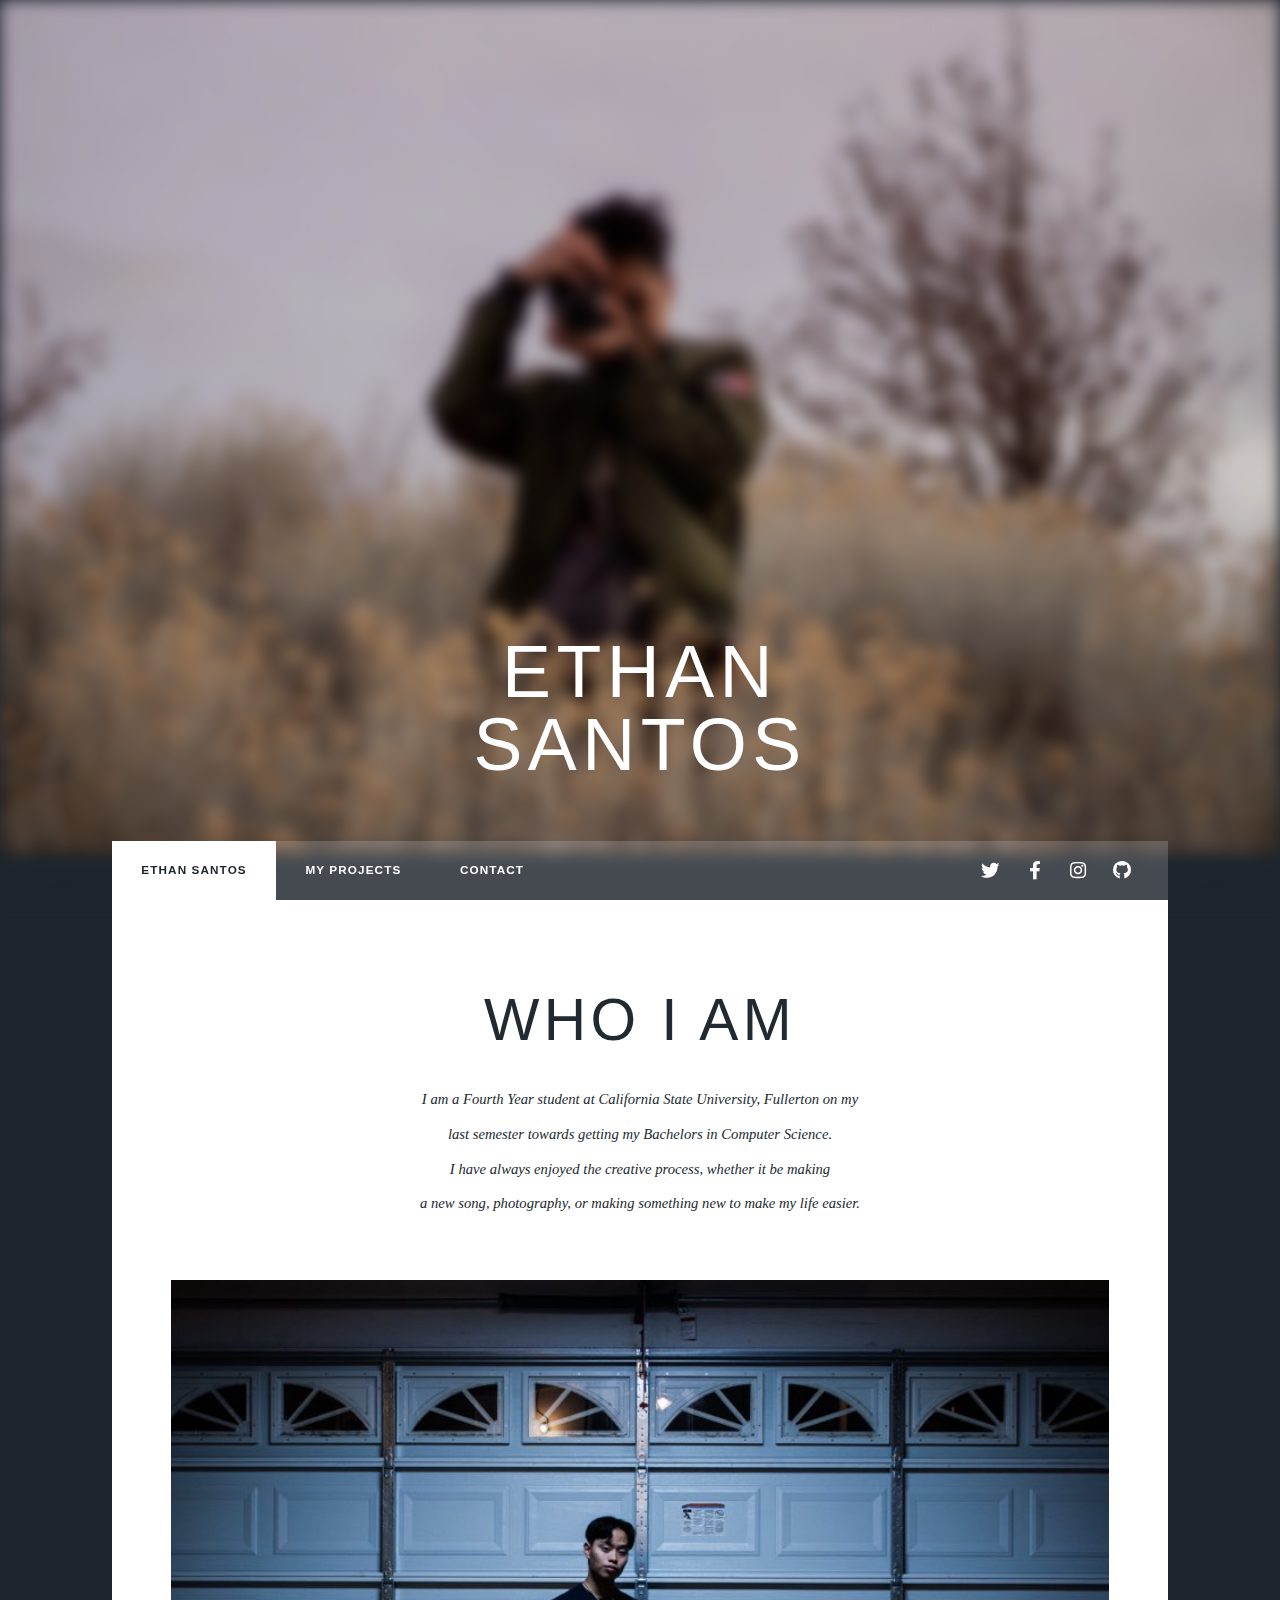
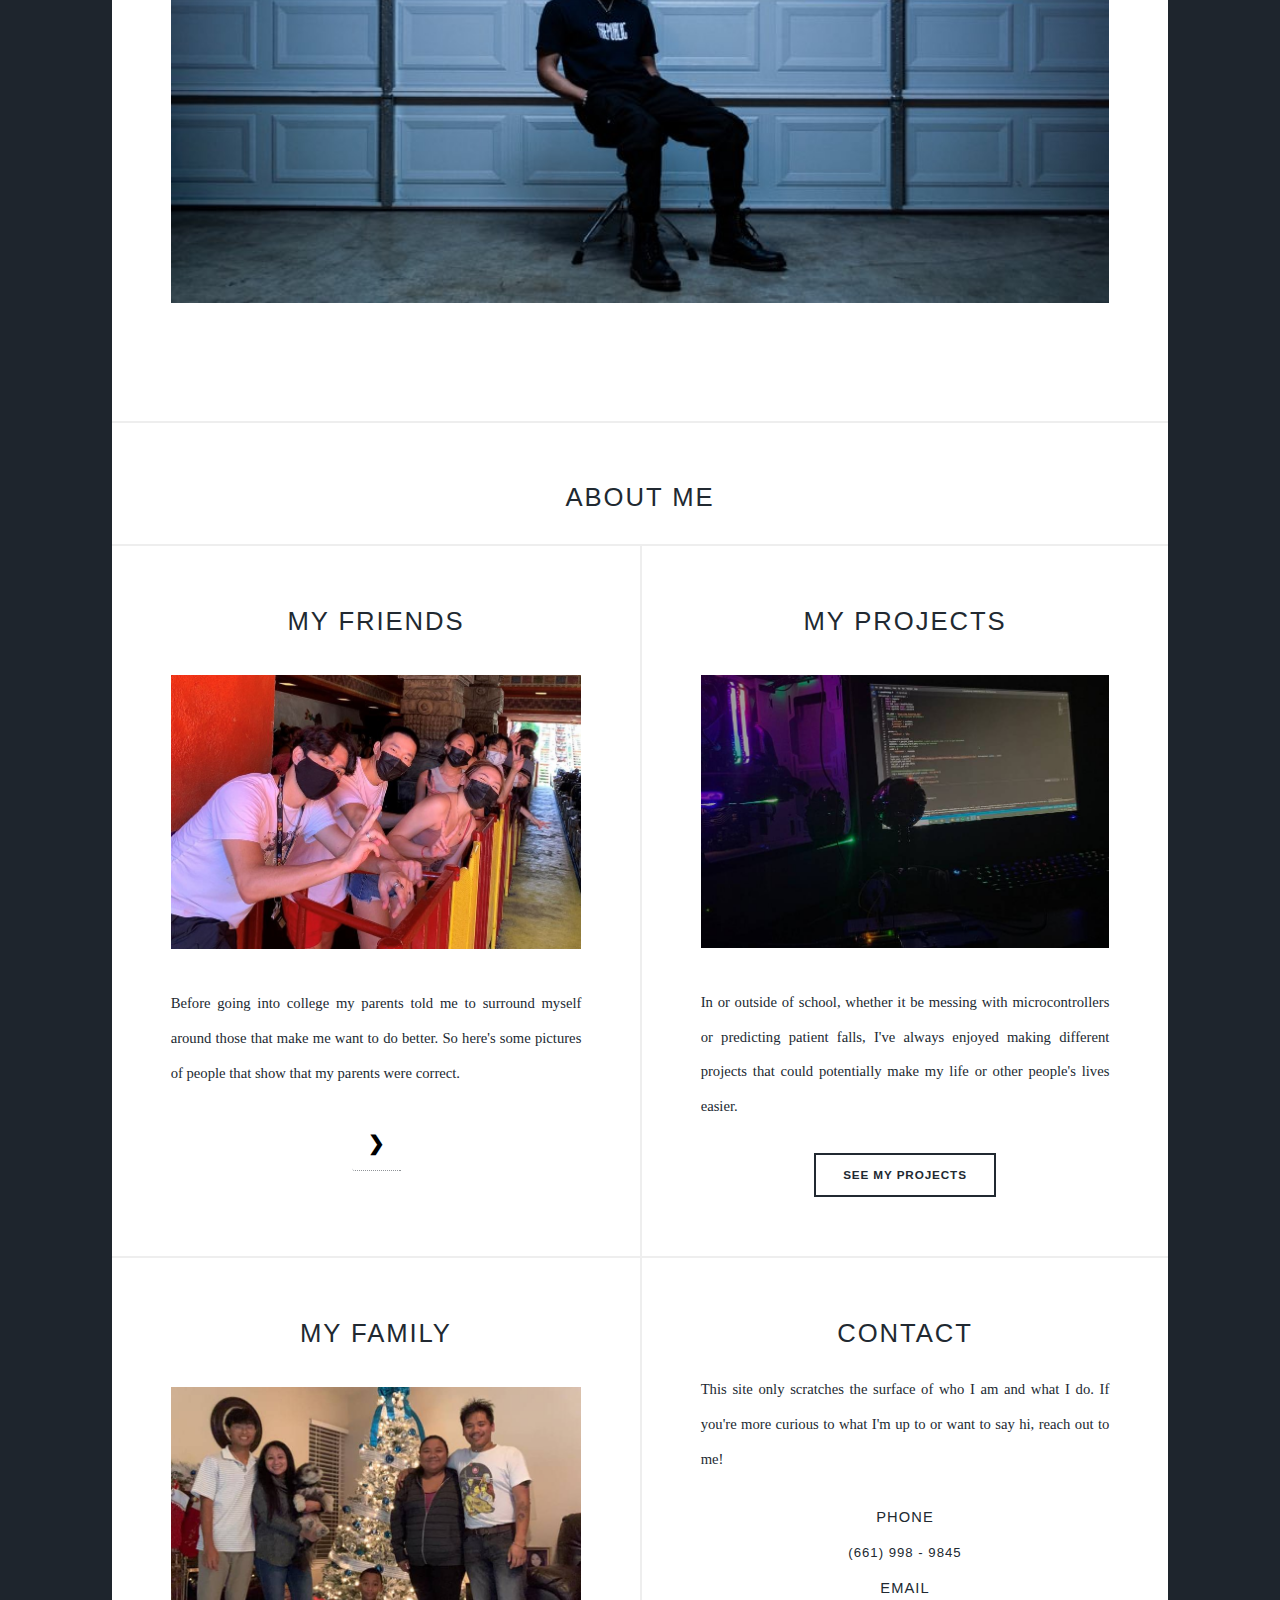
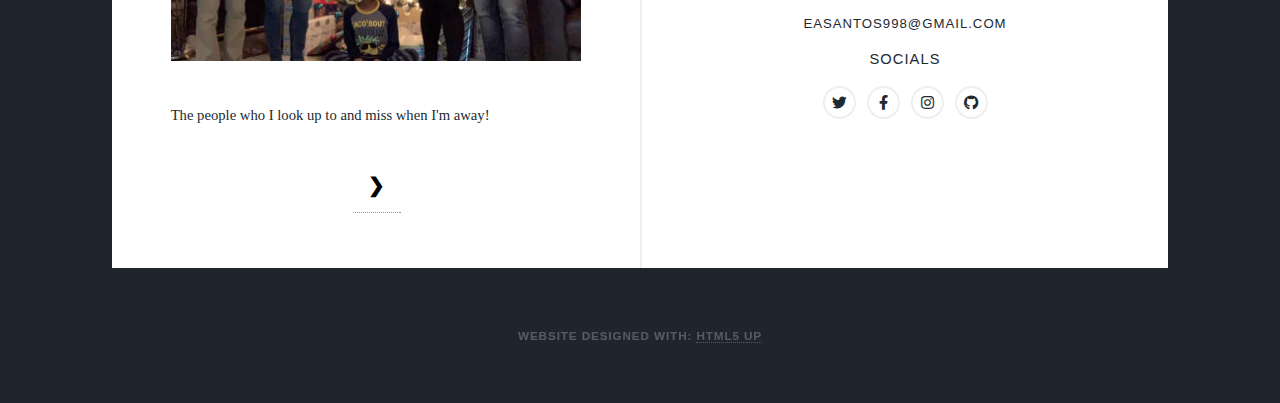
==== commit 80c6b479: "Finished front page and contact page" ====
--- a/index.html
+++ b/index.html
@@ -33,8 +33,8 @@
         <nav id="nav">
             <ul class="links">
                 <li class="active"><a href="index.html">Ethan Santos</a></li>
-                <li><a href="generic.html">Generic Page</a></li>
-                <li><a href="elements.html">Elements Reference</a></li>
+                <li><a href="generic.html">My Projects</a></li>
+                <li><a href="elements.html">Contact</a></li>
             </ul>
             <ul class="icons">
                 <li><a href="#" class="icon brands fa-twitter"><span class="label">Twitter</span></a></li>
@@ -51,14 +51,11 @@
             <article class="post featured">
                 <header class="major">
                     <h2><a>Who I Am</a></h2>
-                    <p>I am a Fourth Year student at California State University, Fullerton on my <br /> last semester towards getting my Bachelors in Computer Science.<br />I have always enjoyed being creative, whether it be making<br /> a new song, photography,
-                        or making something new to make my life easier.
+                    <p>I am a Fourth Year student at California State University, Fullerton on my <br /> last semester towards getting my Bachelors in Computer Science.<br /> I have always enjoyed the creative process, whether it be making<br /> a new song,
+                        photography, or making something new to make my life easier.
                     </p>
                 </header>
                 <a class="image main"><img src="images/portrait1.jpg" alt="" /></a>
-                <ul class="actions special">
-                    <li><a href="#" class="button large">Full Story</a></li>
-                </ul>
             </article>
 
             <header class="major">
@@ -103,146 +100,82 @@
                             </div>
                         </div>
 
+                        <p>Before going into college my parents told me to surround myself around those that make me want to do better. So here's some pictures of people that show that my parents were correct.</p>
+
                         <a class="next" onclick="moveSlides(1, 'friends-slides')">&#10095;</a>
+                    </section>
+                </article>
 
-                    </section>
-
-                    <p>Before going into college my parents told me to surround myself around those that make me want to do better. So here's some pictures of people that have proven my parents right.</p>
+                <!-- Projects Section-->
+                <article>
+                    <header>
+                        <h2><a>My Projects</a></h2>
+                    </header>
+                    <a class="image fit"><img src="images/ProjectImages/Project01.jpg" alt="" /></a>
+                    <p>In or outside of school, whether it be messing with microcontrollers or predicting patient falls, I've always enjoyed making different projects that could potentially make my life or other people's lives easier.
+                    </p>
                     <ul class="actions special">
-                        <li><a href="#" class="button">Full Story</a></li>
+                        <li><a href="#" class="button">See My Projects</a></li>
                     </ul>
                 </article>
+                <!-- Family Section -->
                 <article>
                     <header>
-                        <span class="date">April 22, 2017</span>
-                        <h2><a href="#">Primis eget<br />
-										imperdiet lorem</a></h2>
+                        <h2><a>My Family</a></h2>
                     </header>
-                    <a href="#" class="image fit"><img src="images/pic03.jpg" alt="" /></a>
-                    <p>Donec eget ex magna. Interdum et malesuada fames ac ante ipsum primis in faucibus. Pellentesque venenatis dolor imperdiet dolor mattis sagittis magna etiam.</p>
-                    <ul class="actions special">
-                        <li><a href="#" class="button">Full Story</a></li>
-                    </ul>
+                    <!-- Friends Slideshow -->
+                    <section class="family-slideshow">
+                        <!-- Contained for Slideshow-->
+                        <div class="container">
+                            <div class="family-slides">
+                                <div class="imgText"> 1/5 </div>
+                                <a class="image fit"><img src="images/Family/Family02.jpg" alt=""></a>
+                            </div>
+
+                            <div class="family-slides">
+                                <div class="imgText"> 2/5 </div>
+                                <a class="image fit"><img src="images/Family/Family01.jpg" alt=""></a>
+                            </div>
+
+                            <div class="family-slides">
+                                <div class="imgText"> 2/5 </div>
+                                <a class="image fit"><img src="images/Family/Mickey01.jpg" alt=""></a>
+                            </div>
+                        </div>
+
+                        <p>The people who I look up to and miss when I'm away!</p>
+
+                        <a class="next" onclick="moveSlides(1, 'family-slides')">&#10095;</a>
+                    </section>
                 </article>
+
+                <!-- Contact Section -->
                 <article>
                     <header>
-                        <span class="date">April 18, 2017</span>
-                        <h2><a href="#">Ante mattis<br />
-										interdum dolor</a></h2>
+                        <h2><a>Contact</a></h2>
                     </header>
-                    <a href="#" class="image fit"><img src="images/pic04.jpg" alt="" /></a>
-                    <p>Donec eget ex magna. Interdum et malesuada fames ac ante ipsum primis in faucibus. Pellentesque venenatis dolor imperdiet dolor mattis sagittis magna etiam.</p>
-                    <ul class="actions special">
-                        <li><a href="#" class="button">Full Story</a></li>
-                    </ul>
-                </article>
-                <article>
-                    <header>
-                        <span class="date">April 14, 2017</span>
-                        <h2><a href="#">Tempus sed<br />
-										nulla imperdiet</a></h2>
-                    </header>
-                    <a href="#" class="image fit"><img src="images/pic05.jpg" alt="" /></a>
-                    <p>Donec eget ex magna. Interdum et malesuada fames ac ante ipsum primis in faucibus. Pellentesque venenatis dolor imperdiet dolor mattis sagittis magna etiam.</p>
-                    <ul class="actions special">
-                        <li><a href="#" class="button">Full Story</a></li>
-                    </ul>
-                </article>
-                <article>
-                    <header>
-                        <span class="date">April 11, 2017</span>
-                        <h2><a href="#">Odio magna<br />
-										sed consectetur</a></h2>
-                    </header>
-                    <a href="#" class="image fit"><img src="images/pic06.jpg" alt="" /></a>
-                    <p>Donec eget ex magna. Interdum et malesuada fames ac ante ipsum primis in faucibus. Pellentesque venenatis dolor imperdiet dolor mattis sagittis magna etiam.</p>
-                    <ul class="actions special">
-                        <li><a href="#" class="button">Full Story</a></li>
-                    </ul>
-                </article>
-                <article>
-                    <header>
-                        <span class="date">April 7, 2017</span>
-                        <h2><a href="#">Augue lorem<br />
-										primis vestibulum</a></h2>
-                    </header>
-                    <a href="#" class="image fit"><img src="images/pic07.jpg" alt="" /></a>
-                    <p>Donec eget ex magna. Interdum et malesuada fames ac ante ipsum primis in faucibus. Pellentesque venenatis dolor imperdiet dolor mattis sagittis magna etiam.</p>
-                    <ul class="actions special">
-                        <li><a href="#" class="button">Full Story</a></li>
-                    </ul>
-                </article>
-            </section>
-
-            <!-- Footer -->
-            <footer>
-                <div class="pagination">
-                    <!--<a href="#" class="previous">Prev</a>-->
-                    <a href="#" class="page active">1</a>
-                    <a href="#" class="page">2</a>
-                    <a href="#" class="page">3</a>
-                    <span class="extra">&hellip;</span>
-                    <a href="#" class="page">8</a>
-                    <a href="#" class="page">9</a>
-                    <a href="#" class="page">10</a>
-                    <a href="#" class="next">Next</a>
-                </div>
-            </footer>
-
-        </div>
-
-        <!-- Footer -->
-        <footer id="footer">
-            <section>
-                <form method="post" action="#">
-                    <div class="fields">
-                        <div class="field">
-                            <label for="name">Name</label>
-                            <input type="text" name="name" id="name" />
-                        </div>
-                        <div class="field">
-                            <label for="email">Email</label>
-                            <input type="text" name="email" id="email" />
-                        </div>
-                        <div class="field">
-                            <label for="message">Message</label>
-                            <textarea name="message" id="message" rows="3"></textarea>
-                        </div>
-                    </div>
-                    <ul class="actions">
-                        <li><input type="submit" value="Send Message" /></li>
-                    </ul>
-                </form>
-            </section>
-            <section class="split contact">
-                <section class="alt">
-                    <h3>Address</h3>
-                    <p>1234 Somewhere Road #87257<br /> Nashville, TN 00000-0000</p>
-                </section>
-                <section>
-                    <h3>Phone</h3>
-                    <p><a href="#">(000) 000-0000</a></p>
-                </section>
-                <section>
-                    <h3>Email</h3>
-                    <p><a href="#">info@untitled.tld</a></p>
-                </section>
-                <section>
-                    <h3>Social</h3>
+                    <p>This site only scratches the surface of who I am and what I do. If you're more curious to what I'm up to or want to say hi, reach out to me!</p>
+                    <h4>Phone</h4>
+                    <h5>(661) 998 - 9845</h5>
+                    <h4>Email</h4>
+                    <h5>easantos998@gmail.com</h5>
+                    <h4>Socials</h4>
                     <ul class="icons alt">
                         <li><a href="#" class="icon brands alt fa-twitter"><span class="label">Twitter</span></a></li>
                         <li><a href="#" class="icon brands alt fa-facebook-f"><span class="label">Facebook</span></a></li>
                         <li><a href="#" class="icon brands alt fa-instagram"><span class="label">Instagram</span></a></li>
                         <li><a href="#" class="icon brands alt fa-github"><span class="label">GitHub</span></a></li>
                     </ul>
-                </section>
+                </article>
+
             </section>
-        </footer>
 
+
+
+        </div>
         <!-- Copyright -->
         <div id="copyright">
             <ul>
-                <li>&copy; Untitled</li>
                 <li>Website Designed with: <a href="https://html5up.net">HTML5 UP</a></li>
             </ul>
         </div>
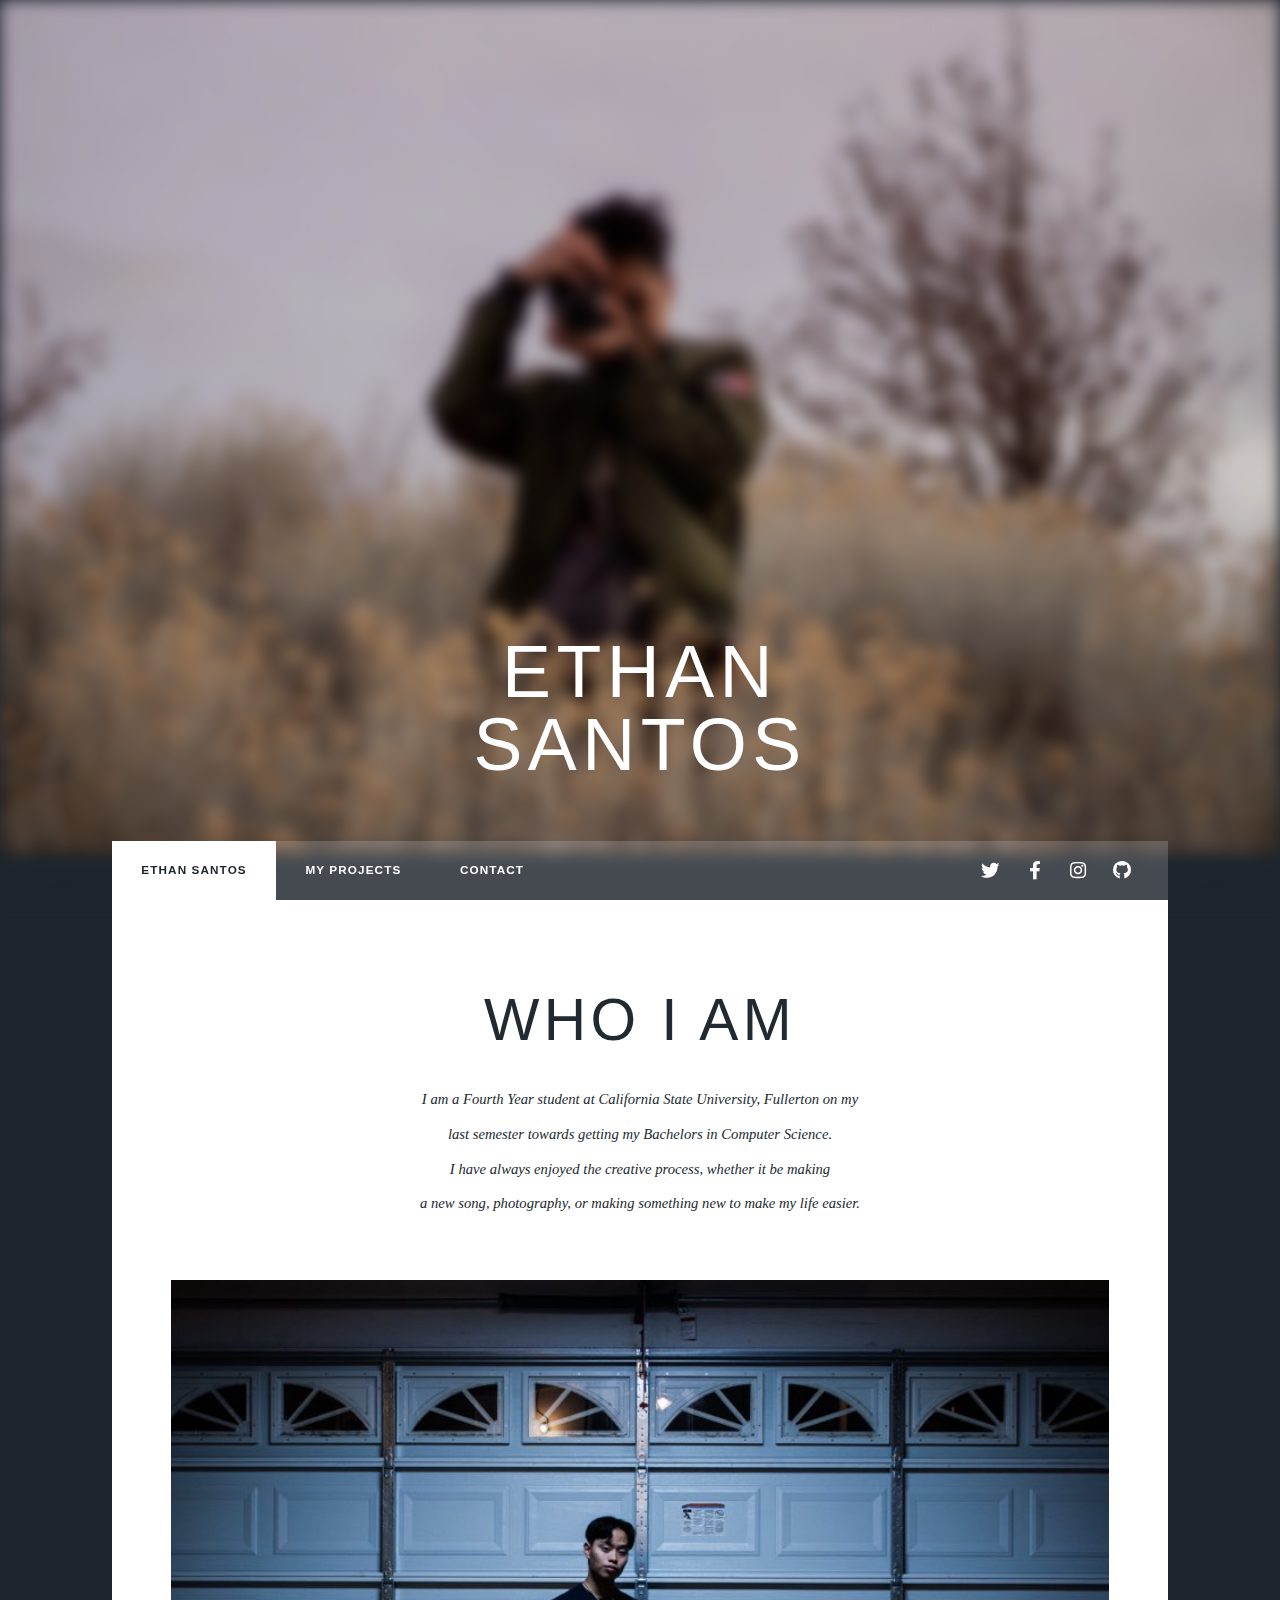
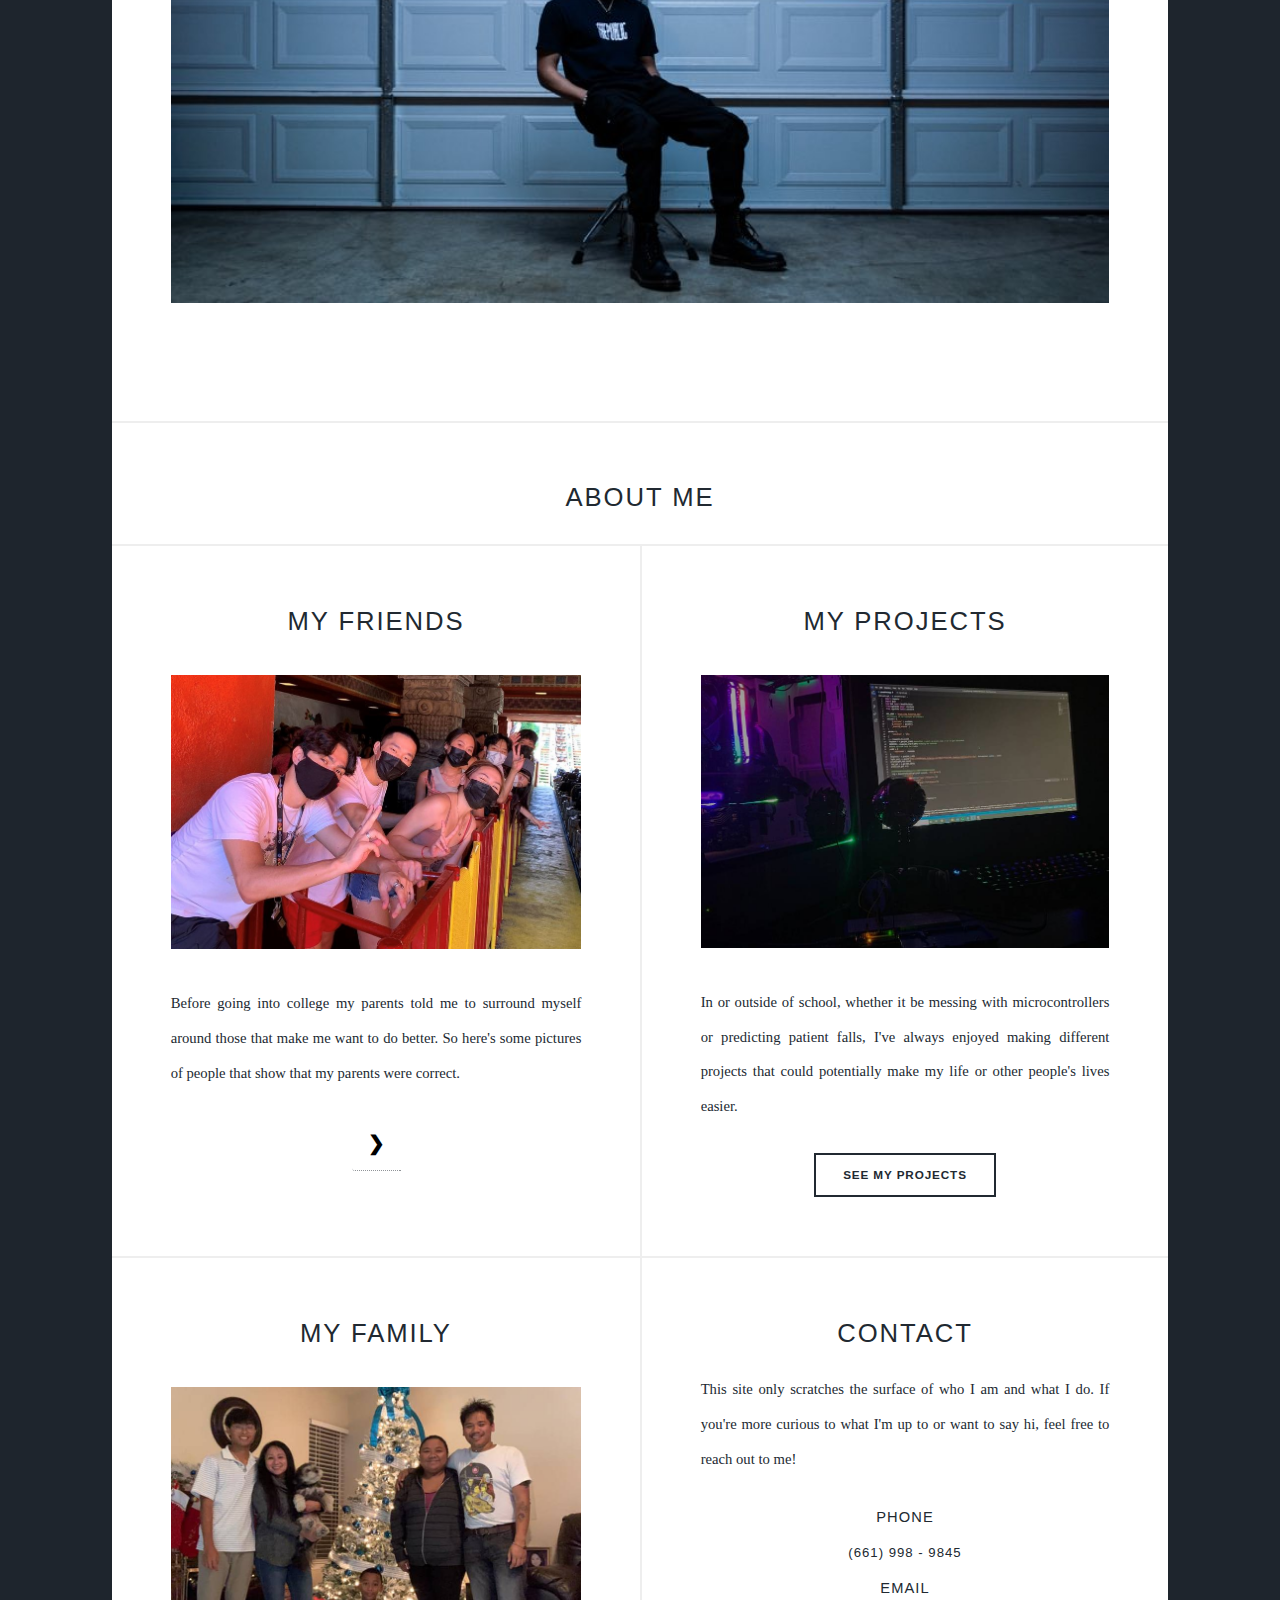
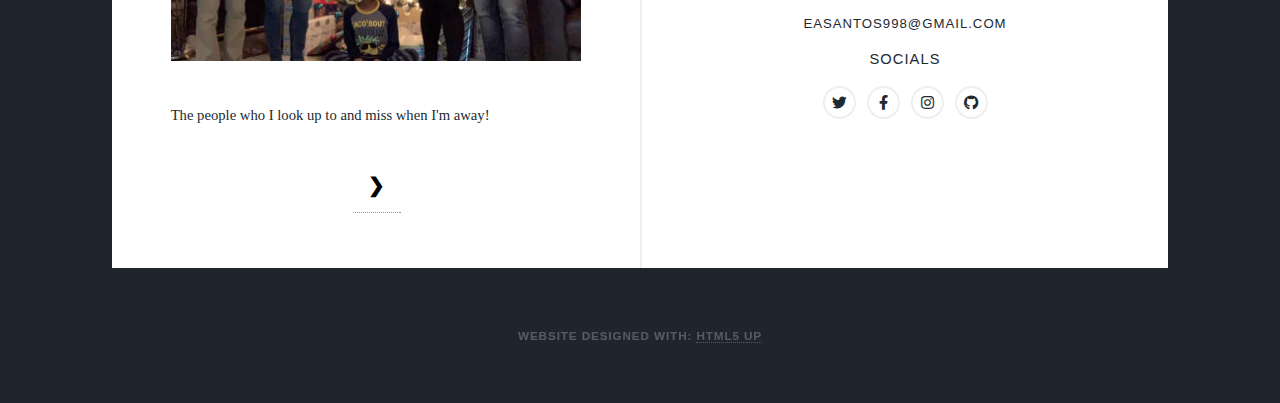
==== commit 7b52f6b6: "Finished projects and contact page" ====
--- a/index.html
+++ b/index.html
@@ -33,8 +33,8 @@
         <nav id="nav">
             <ul class="links">
                 <li class="active"><a href="index.html">Ethan Santos</a></li>
-                <li><a href="generic.html">My Projects</a></li>
-                <li><a href="elements.html">Contact</a></li>
+                <li><a href="Projects.html">My Projects</a></li>
+                <li><a href="Contact.html">Contact</a></li>
             </ul>
             <ul class="icons">
                 <li><a href="#" class="icon brands fa-twitter"><span class="label">Twitter</span></a></li>
@@ -115,7 +115,7 @@
                     <p>In or outside of school, whether it be messing with microcontrollers or predicting patient falls, I've always enjoyed making different projects that could potentially make my life or other people's lives easier.
                     </p>
                     <ul class="actions special">
-                        <li><a href="#" class="button">See My Projects</a></li>
+                        <li><a href="Projects.html" class="button">See My Projects</a></li>
                     </ul>
                 </article>
                 <!-- Family Section -->
@@ -154,7 +154,7 @@
                     <header>
                         <h2><a>Contact</a></h2>
                     </header>
-                    <p>This site only scratches the surface of who I am and what I do. If you're more curious to what I'm up to or want to say hi, reach out to me!</p>
+                    <p>This site only scratches the surface of who I am and what I do. If you're more curious to what I'm up to or want to say hi, feel free to reach out to me!</p>
                     <h4>Phone</h4>
                     <h5>(661) 998 - 9845</h5>
                     <h4>Email</h4>
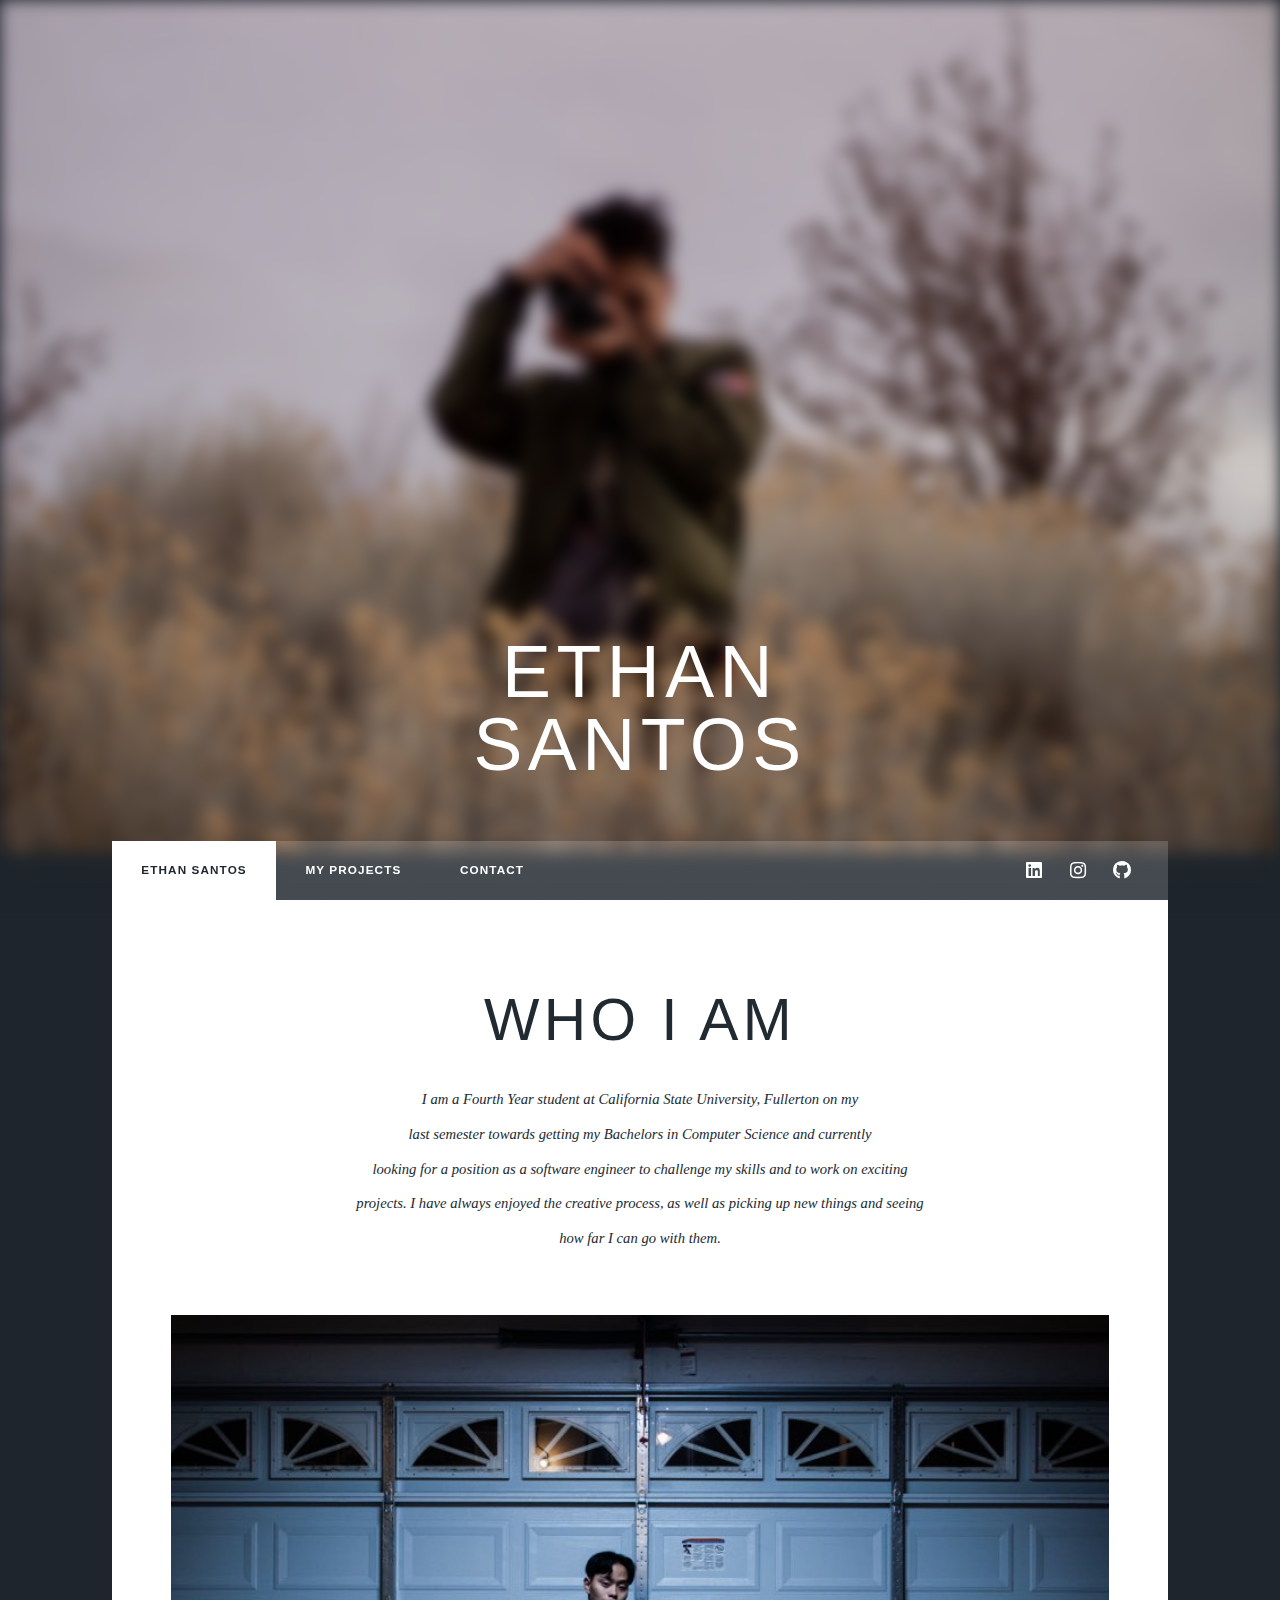
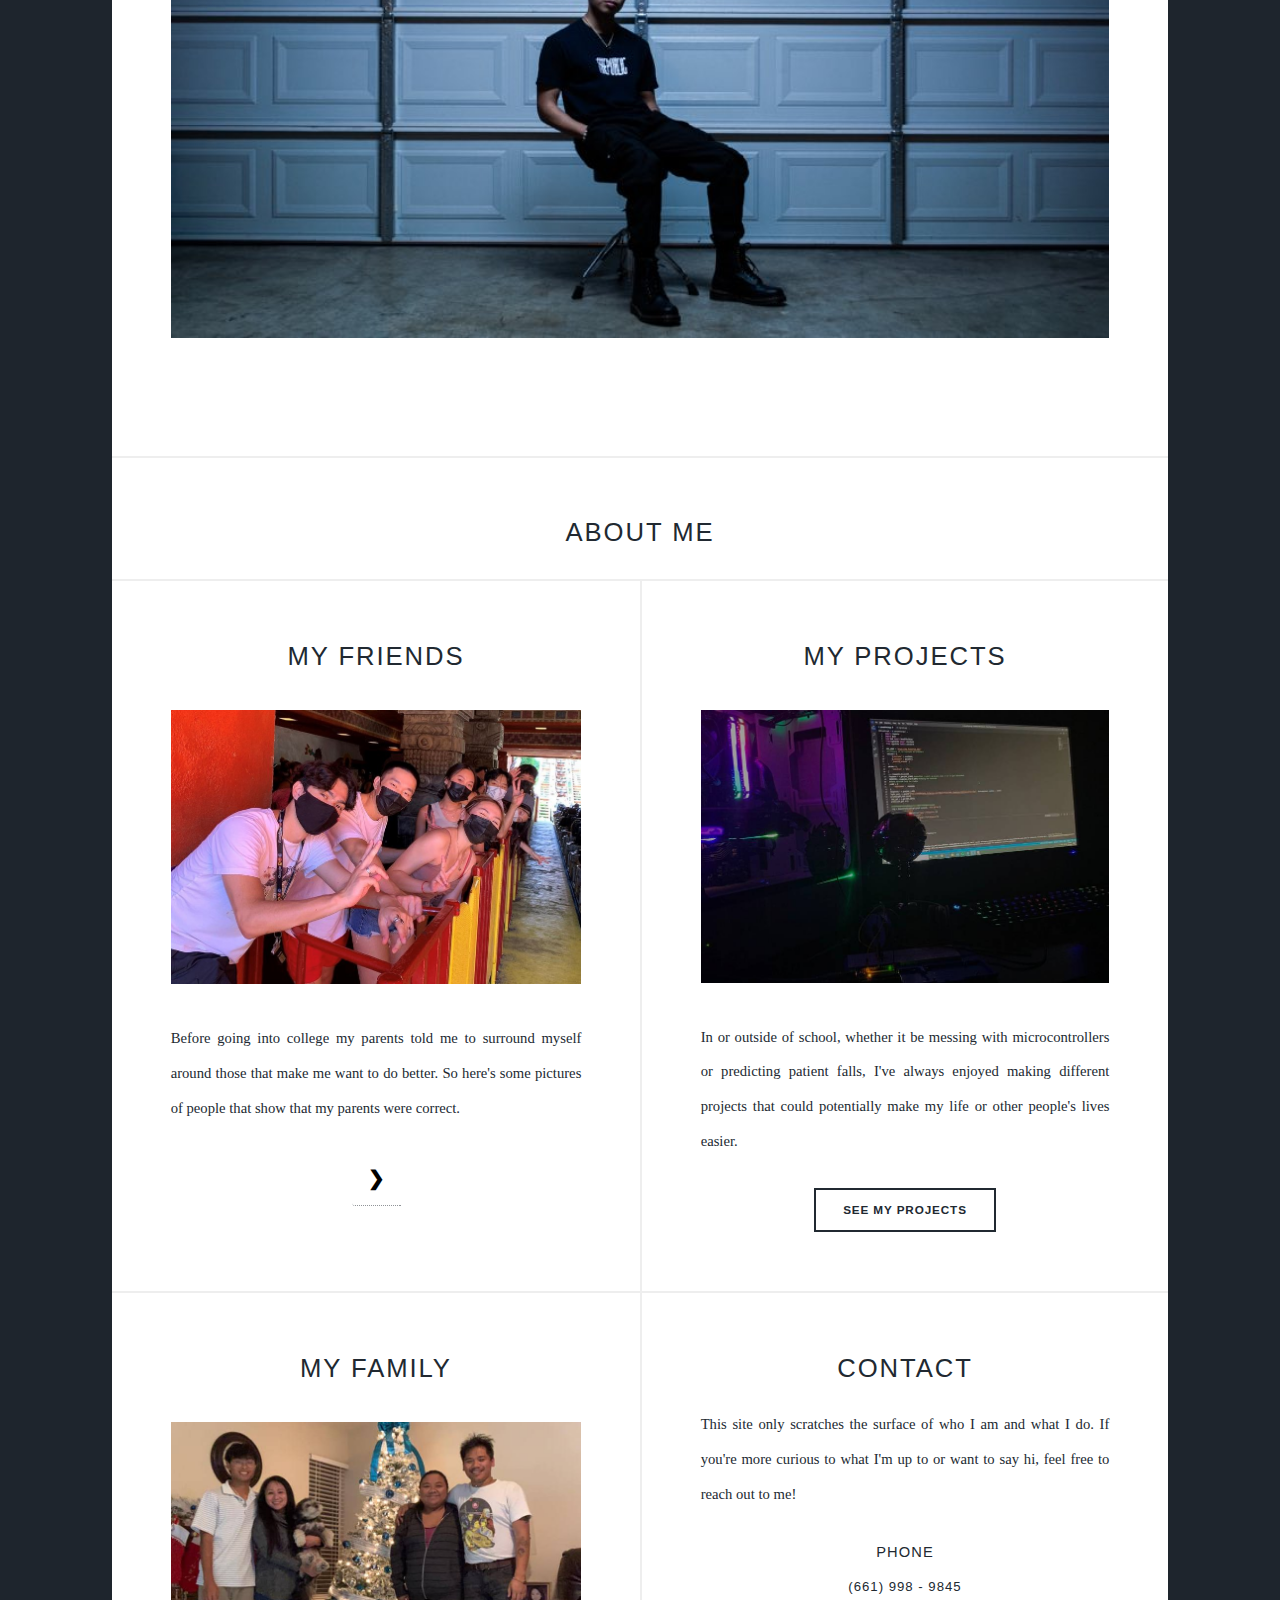
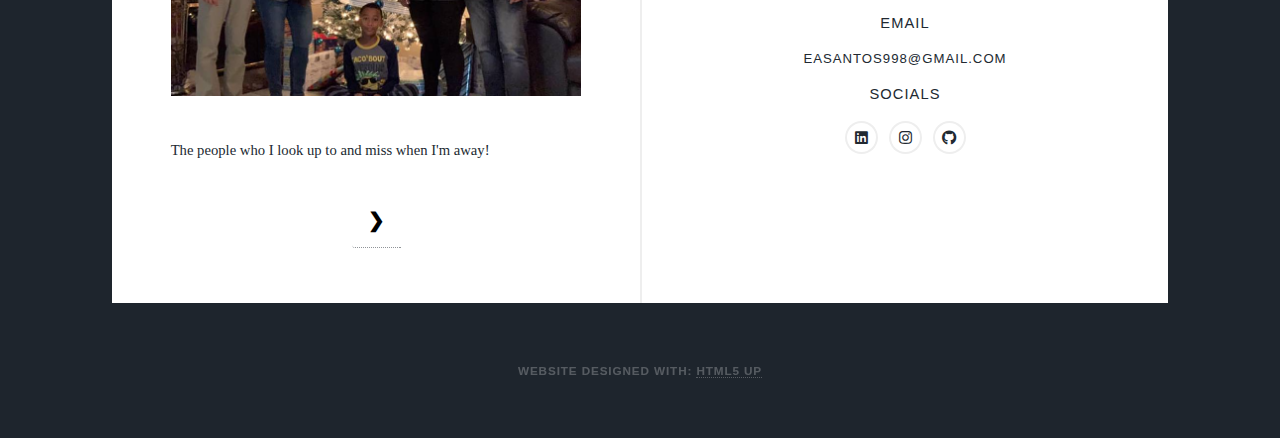
==== commit de5ceac4: "Finished up everything for now." ====
--- a/index.html
+++ b/index.html
@@ -37,9 +37,8 @@
                 <li><a href="Contact.html">Contact</a></li>
             </ul>
             <ul class="icons">
-                <li><a href="#" class="icon brands fa-twitter"><span class="label">Twitter</span></a></li>
-                <li><a href="#" class="icon brands fa-facebook-f"><span class="label">Facebook</span></a></li>
-                <li><a href="#" class="icon brands fa-instagram"><span class="label">Instagram</span></a></li>
+                <li><a href="https://www.linkedin.com/in/ethan-santos-8b10a8193/" class="icon brands fa-linkedin"><span class="label">LinkedIn</span></a></li>
+                <li><a href="https://www.instagram.com/ethansantosss/" class="icon brands fa-instagram"><span class="label">Instagram</span></a></li>
                 <li><a href="https://github.com/EASantos21" class="icon brands fa-github"><span class="label">GitHub</span></a></li>
             </ul>
         </nav>
@@ -51,8 +50,8 @@
             <article class="post featured">
                 <header class="major">
                     <h2><a>Who I Am</a></h2>
-                    <p>I am a Fourth Year student at California State University, Fullerton on my <br /> last semester towards getting my Bachelors in Computer Science.<br /> I have always enjoyed the creative process, whether it be making<br /> a new song,
-                        photography, or making something new to make my life easier.
+                    <p>I am a Fourth Year student at California State University, Fullerton on my <br /> last semester towards getting my Bachelors in Computer Science and currently<br /> looking for a position as a software engineer to challenge my skills
+                        and to work on exciting <br /> projects. I have always enjoyed the creative process, as well as picking up new things and seeing <br />how far I can go with them.
                     </p>
                 </header>
                 <a class="image main"><img src="images/portrait1.jpg" alt="" /></a>
@@ -161,10 +160,9 @@
                     <h5>easantos998@gmail.com</h5>
                     <h4>Socials</h4>
                     <ul class="icons alt">
-                        <li><a href="#" class="icon brands alt fa-twitter"><span class="label">Twitter</span></a></li>
-                        <li><a href="#" class="icon brands alt fa-facebook-f"><span class="label">Facebook</span></a></li>
-                        <li><a href="#" class="icon brands alt fa-instagram"><span class="label">Instagram</span></a></li>
-                        <li><a href="#" class="icon brands alt fa-github"><span class="label">GitHub</span></a></li>
+                        <li><a href="https://www.linkedin.com/in/ethan-santos-8b10a8193/" class="icon brands alt fa-linkedin"><span class="label">LinkedIn</span></a></li>
+                        <li><a href="https://www.instagram.com/ethansantosss/" class="icon brands alt fa-instagram"><span class="label">Instagram</span></a></li>
+                        <li><a href="https://github.com/EASantos21" class="icon brands alt fa-github"><span class="label">GitHub</span></a></li>
                     </ul>
                 </article>
 
